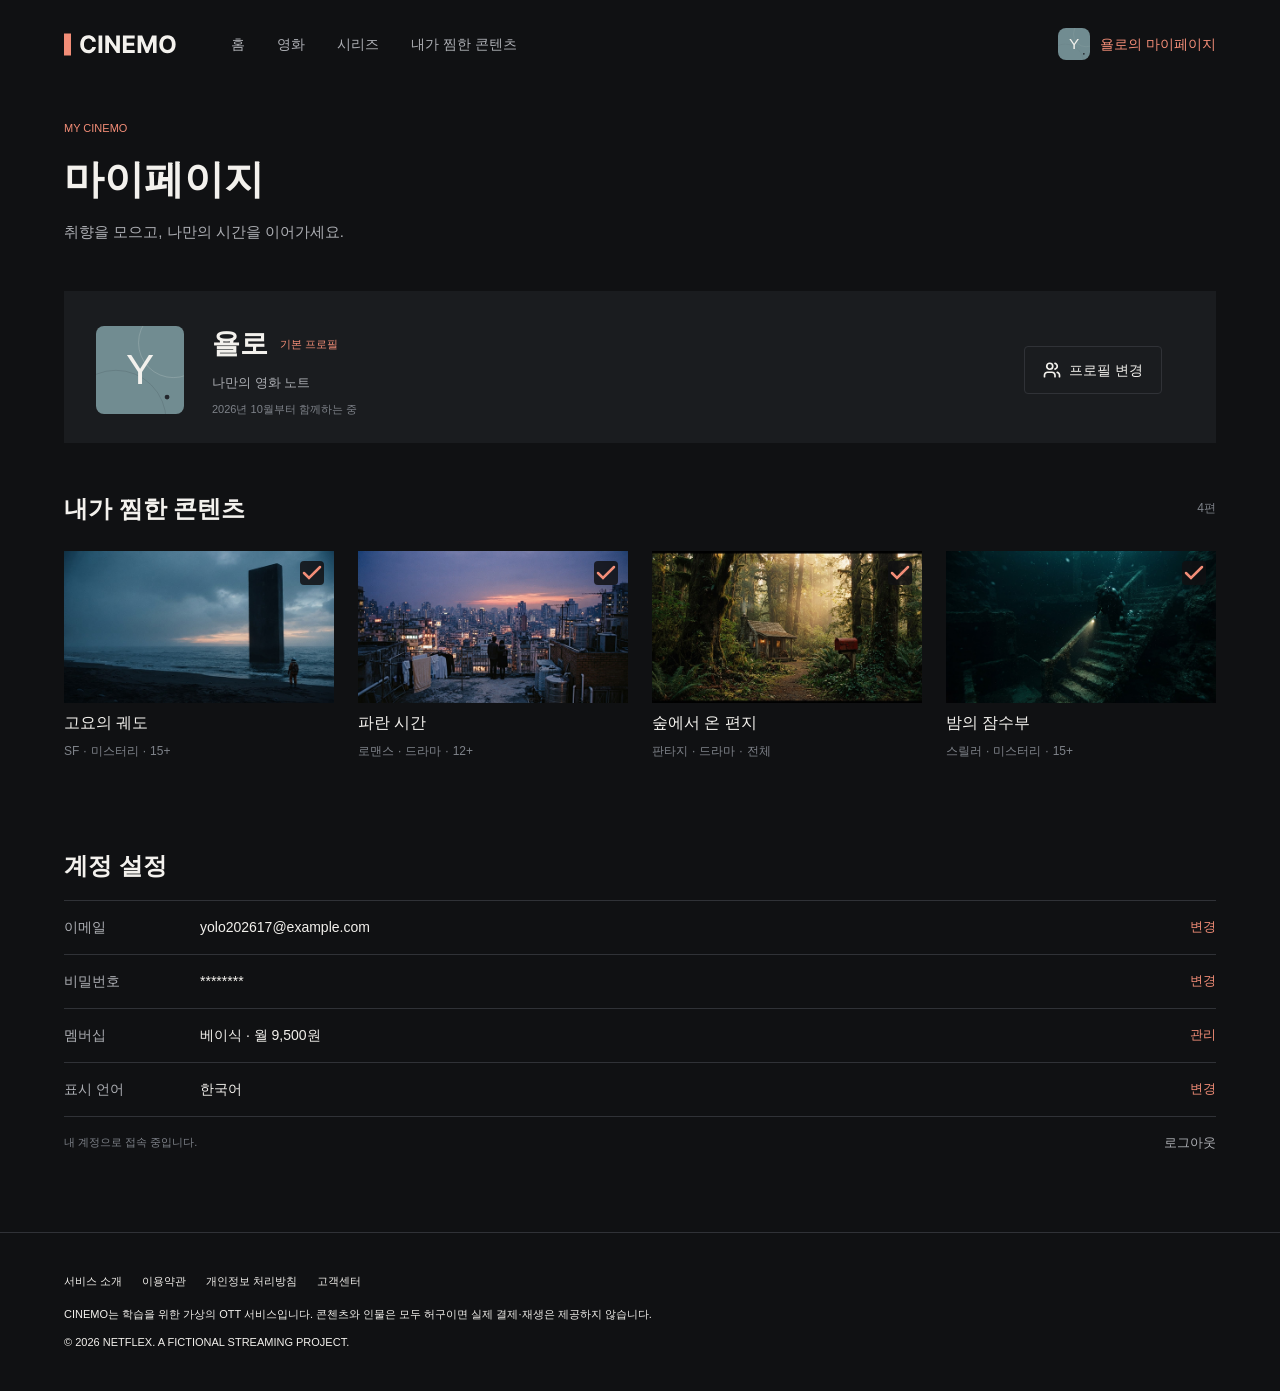
==== mypage.html @ c54b92f2 "미디어 쿼리 수정" ====
<!doctype html>
<html lang="ko">
  <head>
    <meta charset="UTF-8" />
    <meta name="viewport" content="width=device-width, initial-scale=1.0" />
    <link rel="stylesheet" href="styles/reset.css" />
    <link rel="stylesheet" href="styles/mypage.css" />
    <title>My Page</title>
  </head>
  <body>
    <header class="header-container">
      <h1 class="logo">
        <a href="./index.html">
          <svg
            viewBox="0 0 113 29"
            fill="none"
            xmlns="http://www.w3.org/2000/svg"
          >
            <g clip-path="url(#clip0_2_7727)">
              <rect y="3.5" width="7" height="22" fill="#F28D77" />
              <path
                d="M31.9176 11.6562H28.1847C28.1165 11.1733 27.9773 10.7443 27.767 10.3693C27.5568 9.98864 27.2869 9.66477 26.9574 9.39773C26.6278 9.13068 26.2472 8.92614 25.8153 8.78409C25.3892 8.64205 24.9261 8.57102 24.4261 8.57102C23.5227 8.57102 22.7358 8.79545 22.0653 9.24432C21.3949 9.6875 20.875 10.3352 20.5057 11.1875C20.1364 12.0341 19.9517 13.0625 19.9517 14.2727C19.9517 15.517 20.1364 16.5625 20.5057 17.4091C20.8807 18.2557 21.4034 18.8949 22.0739 19.3267C22.7443 19.7585 23.5199 19.9744 24.4006 19.9744C24.8949 19.9744 25.3523 19.9091 25.7727 19.7784C26.1989 19.6477 26.5767 19.4574 26.9062 19.2074C27.2358 18.9517 27.5085 18.642 27.7244 18.2784C27.946 17.9148 28.0994 17.5 28.1847 17.0341L31.9176 17.0511C31.821 17.8523 31.5795 18.625 31.1932 19.3693C30.8125 20.108 30.2983 20.7699 29.6506 21.3551C29.0085 21.9347 28.2415 22.3949 27.3494 22.7358C26.4631 23.071 25.4602 23.2386 24.3409 23.2386C22.7841 23.2386 21.392 22.8864 20.1648 22.1818C18.9432 21.4773 17.9773 20.4574 17.267 19.1222C16.5625 17.7869 16.2102 16.1705 16.2102 14.2727C16.2102 12.3693 16.5682 10.75 17.2841 9.41477C18 8.07955 18.9716 7.0625 20.1989 6.36364C21.4261 5.65909 22.8068 5.30682 24.3409 5.30682C25.3523 5.30682 26.2898 5.44886 27.1534 5.73295C28.0227 6.01705 28.7926 6.43182 29.4631 6.97727C30.1335 7.51704 30.679 8.17898 31.0994 8.96307C31.5256 9.74716 31.7983 10.6449 31.9176 11.6562ZM38.2543 5.54545V23H34.5639V5.54545H38.2543ZM55.8899 5.54545V23H52.7024L45.1087 12.0142H44.9808V23H41.2905V5.54545H44.5291L52.0632 16.5227H52.2166V5.54545H55.8899ZM58.9389 23V5.54545H70.7003V8.58807H62.6293V12.7472H70.0952V15.7898H62.6293V19.9574H70.7344V23H58.9389ZM73.6342 5.54545H78.1854L82.9922 17.2727H83.1967L88.0035 5.54545H92.5547V23H88.9751V11.6392H88.8303L84.3132 22.9148H81.8757L77.3587 11.5966H77.2138V23H73.6342V5.54545ZM111.635 14.2727C111.635 16.1761 111.274 17.7955 110.553 19.1307C109.837 20.4659 108.859 21.4858 107.621 22.1903C106.388 22.8892 105.001 23.2386 103.462 23.2386C101.911 23.2386 100.518 22.8864 99.2855 22.1818C98.0526 21.4773 97.0781 20.4574 96.3622 19.1222C95.6463 17.7869 95.2884 16.1705 95.2884 14.2727C95.2884 12.3693 95.6463 10.75 96.3622 9.41477C97.0781 8.07955 98.0526 7.0625 99.2855 6.36364C100.518 5.65909 101.911 5.30682 103.462 5.30682C105.001 5.30682 106.388 5.65909 107.621 6.36364C108.859 7.0625 109.837 8.07955 110.553 9.41477C111.274 10.75 111.635 12.3693 111.635 14.2727ZM107.893 14.2727C107.893 13.0398 107.709 12 107.339 11.1534C106.976 10.3068 106.462 9.66477 105.797 9.22727C105.132 8.78977 104.354 8.57102 103.462 8.57102C102.57 8.57102 101.791 8.78977 101.126 9.22727C100.462 9.66477 99.9446 10.3068 99.5753 11.1534C99.2116 12 99.0298 13.0398 99.0298 14.2727C99.0298 15.5057 99.2116 16.5455 99.5753 17.392C99.9446 18.2386 100.462 18.8807 101.126 19.3182C101.791 19.7557 102.57 19.9744 103.462 19.9744C104.354 19.9744 105.132 19.7557 105.797 19.3182C106.462 18.8807 106.976 18.2386 107.339 17.392C107.709 16.5455 107.893 15.5057 107.893 14.2727Z"
                fill="#F3F1ED"
              />
            </g>
            <defs>
              <clipPath id="clip0_2_7727">
                <rect width="113" height="29" fill="white" />
              </clipPath>
            </defs>
          </svg>
        </a>
      </h1>
      <nav class="header-menu">
        <ul>
          <li><a href="./index.html">홈</a></li>
          <li><a href="#movies">영화</a></li>
          <li><a href="#series">시리즈</a></li>
          <li><a href="#like">내가 찜한 콘텐츠</a></li>
        </ul>
      </nav>
      <a href="./mypage.html" class="header-profile">
        <div class="profile-circle">
          <svg
            width="152"
            height="152"
            viewBox="0 0 152 152"
            fill="none"
            xmlns="http://www.w3.org/2000/svg"
          >
            <g clip-path="url(#clip0_2_7958)">
              <rect width="152" height="152" rx="8" fill="#718C91" />
              <circle
                cx="133.76"
                cy="28.8801"
                r="60.3"
                stroke="#F3F1ED"
                stroke-opacity="0.313726"
              />
              <circle
                cx="34.2"
                cy="163.4"
                r="86.9"
                stroke="#101113"
                stroke-opacity="0.188235"
              />
              <circle cx="122.74" cy="122.74" r="4.18" fill="#24272D" />
            </g>
            <defs>
              <clipPath id="clip0_2_7958">
                <rect width="152" height="152" rx="8" fill="white" />
              </clipPath>
            </defs>
          </svg>
          <p class="avatar-y">Y</p>
        </div>
        <p>욜로의 마이페이지</p>
      </a>
    </header>
    <section class="mypage-main">
      <div class="mypage">
        <p class="mypage-title">MY CINEMO</p>
        <h2>마이페이지</h2>
        <p class="mypage-description">
          취향을 모으고, 나만의 시간을 이어가세요.
        </p>
      </div>
      <div class="profile-box">
        <div class="profile-circle-second">
          <svg
            width="152"
            height="152"
            viewBox="0 0 152 152"
            fill="none"
            xmlns="http://www.w3.org/2000/svg"
          >
            <g clip-path="url(#clip0_2_7958)">
              <rect width="152" height="152" rx="8" fill="#718C91" />
              <circle
                cx="133.76"
                cy="28.8801"
                r="60.3"
                stroke="#F3F1ED"
                stroke-opacity="0.313726"
              />
              <circle
                cx="34.2"
                cy="163.4"
                r="86.9"
                stroke="#101113"
                stroke-opacity="0.188235"
              />
              <circle cx="122.74" cy="122.74" r="4.18" fill="#24272D" />
            </g>
            <defs>
              <clipPath id="clip0_2_7958">
                <rect width="152" height="152" rx="8" fill="white" />
              </clipPath>
            </defs>
          </svg>

          <p class="profile-avatar-y">Y</p>
        </div>
        <article class="profile-text">
          <section class="profile-name">
            <h2>욜로</h2>
            <p>기본 프로필</p>
          </section>
          <p class="profile-movie-note">나만의 영화 노트</p>
          <p class="profile-status">
            <span class="status-pc">2026년 10월부터 함께하는 중</span>
            <span class="status-mobile">2026. 10 가입</span>
          </p>
        </article>
        <a href="./profile.html" class="profile-change">
          <svg
            width="18"
            height="18"
            viewBox="0 0 18 18"
            fill="none"
            xmlns="http://www.w3.org/2000/svg"
          >
            <path
              d="M12.0002 15.75V14.25C12.0002 13.4544 11.6841 12.6913 11.1215 12.1287C10.5588 11.5661 9.7957 11.25 8.99999 11.25H4.49963C3.70392 11.25 2.94079 11.5661 2.37814 12.1287C1.81549 12.6913 1.49939 13.4544 1.49939 14.25V15.75M12.0002 2.34595C12.6436 2.51272 13.2134 2.8884 13.6201 3.41399C14.0269 3.93959 14.2476 4.58536 14.2476 5.24995C14.2476 5.91453 14.0269 6.5603 13.6201 7.0859C13.2134 7.6115 12.6436 7.98717 12.0002 8.15395M16.5006 15.7499V14.2499C16.5001 13.5852 16.2788 12.9395 15.8716 12.4141C15.4643 11.8888 14.8941 11.5136 14.2504 11.3474M9.75005 5.25C9.75005 6.90685 8.4068 8.25 6.74981 8.25C5.09282 8.25 3.74957 6.90685 3.74957 5.25C3.74957 3.59315 5.09282 2.25 6.74981 2.25C8.4068 2.25 9.75005 3.59315 9.75005 5.25Z"
              stroke-width="1.7"
              stroke-linecap="round"
              stroke="#F3F1ED"
            />
          </svg>

          <p>프로필 변경</p>
        </a>
      </div>
      <div class="like-content">
        <section class="like-content-title">
          <h2>내가 찜한 콘텐츠</h2>
          <p>4편</p>
        </section>
        <ul class="like-content-movie">
          <li class="quiet-orbit">
            <div class="checkmark-background">
              <img
                src="./assets/images/Image quiet-orbit.png"
                class="image-quiet-orbit"
                alt="고요의 궤도"
              />
              <svg
                class="checkmark"
                width="16"
                height="16"
                viewBox="0 0 16 16"
                fill="none"
                xmlns="http://www.w3.org/2000/svg"
              >
                <path
                  d="M13.3328 4L6.00021 11.3328L2.66721 7.99971"
                  stroke-width="1.7"
                  stroke-linecap="round"
                  stroke="#F28D77"
                />
              </svg>
            </div>
            <h3>고요의 궤도</h3>
            <div class="quiet-orbit-discription">
              <p class="discription-point">SF</p>
              <p class="discription-point">미스터리</p>
              <p>15+</p>
            </div>
          </li>
          <li class="blue-hour">
            <div class="checkmark-background">
              <img
                src="./assets/images/Image blue-hour.png"
                class="image-blue-hour"
                alt="파란 시간"
              />
              <svg
                class="checkmark"
                width="16"
                height="16"
                viewBox="0 0 16 16"
                fill="none"
                xmlns="http://www.w3.org/2000/svg"
              >
                <path
                  d="M13.3328 4L6.00021 11.3328L2.66721 7.99971"
                  stroke-width="1.7"
                  stroke-linecap="round"
                  stroke="#F28D77"
                />
              </svg>
            </div>
            <h3>파란 시간</h3>
            <div class="blue-hour-discription">
              <p class="discription-point">로맨스</p>
              <p class="discription-point">드라마</p>
              <p>12+</p>
            </div>
          </li>
          <li class="forest-letter">
            <div class="checkmark-background">
              <img
                src="./assets/images/Image forest-letter.png"
                class="image-forest-letter"
                alt="숲에서 온 편지"
              />
              <svg
                class="checkmark"
                width="16"
                height="16"
                viewBox="0 0 16 16"
                fill="none"
                xmlns="http://www.w3.org/2000/svg"
              >
                <path
                  d="M13.3328 4L6.00021 11.3328L2.66721 7.99971"
                  stroke-width="1.7"
                  stroke-linecap="round"
                  stroke="#F28D77"
                />
              </svg>
            </div>
            <h3>숲에서 온 편지</h3>
            <div class="forest-letter-discription">
              <p class="discription-point">판타지</p>
              <p class="discription-point">드라마</p>
              <p>전체</p>
            </div>
          </li>
          <li class="night-diver">
            <div class="checkmark-background">
              <img
                src="./assets/images/Image night-diver.png"
                class="image-night-diver"
                alt="밤의 잠수부"
              />
              <svg
                class="checkmark"
                width="16"
                height="16"
                viewBox="0 0 16 16"
                fill="none"
                xmlns="http://www.w3.org/2000/svg"
              >
                <path
                  d="M13.3328 4L6.00021 11.3328L2.66721 7.99971"
                  stroke-width="1.7"
                  stroke-linecap="round"
                  stroke="#F28D77"
                />
              </svg>
            </div>
            <h3>밤의 잠수부</h3>
            <div class="night-diver-discription">
              <p class="discription-point">스릴러</p>
              <p class="discription-point">미스터리</p>
              <p>15+</p>
            </div>
          </li>
        </ul>
      </div>
    </section>
    <!--계정설정-->
    <section class="account-settings">
      <h2 class="section-heading">계정 설정</h2>
      <div class="account-setting-row">
        <ul>
          <li>
            <div class="email">
              <span class="setting-label">이메일</span>
              <span class="setting-value">yolo202617@example.com</span>
              <button class="setting-action"><a href="#변경">변경</a></button>
            </div>
          </li>
          <li>
            <div class="password">
              <span class="setting-label">비밀번호</span>
              <span class="setting-value">********</span>
              <button class="setting-action"><a href="#변경">변경</a></button>
            </div>
          </li>
          <li>
            <div class="membership">
              <span class="setting-label">멤버십</span>
              <span class="setting-value">베이식 · 월 9,500원</span>
              <button class="setting-action"><a href="관리">관리</a></button>
            </div>
          </li>
          <li>
            <div class="lang">
              <span class="setting-label">표시 언어</span>
              <span class="setting-value">한국어</span>
              <button class="setting-action"><a href="#변경">변경</a></button>
            </div>
          </li>
          <li>
            <div class="setting-status">
              <span>내 계정으로 접속 중입니다.</span>
              <button class="setting-status-action">
                <a href="로그아웃">로그아웃</a>
              </button>
            </div>
          </li>
        </ul>
      </div>
    </section>
    <footer>
      <ul class="footer-list">
        <li><a href="#서비스 소개">서비스 소개</a></li>
        <li><a href="#이용약관">이용약관</a></li>
        <li><a href="#개인정보 처리방침">개인정보 처리방침</a></li>
        <li><a href="#고객센터">고객센터</a></li>
      </ul>
      <p>
        CINEMO는 학습을 위한 가상의 OTT 서비스입니다. 콘첸츠와 인물은 모두
        허구이면 실제 결제·재생은 제공하지 않습니다.
      </p>
      <span>&copy; 2026 NETFLEX. A FICTIONAL STREAMING PROJECT.</span>
    </footer>
  </body>
</html>
---- styles/mypage.css ----
body {
  background-color: #101113;
  color: #f3f1ed;
  width: 100%;
  max-width: 1440px;
  min-width: 320px;
  margin: 0 auto;
  font-family: "Noto Sans KR", sans-serif;
  box-sizing: border-box;
}

/* 헤더 */

.header-container {
  position: fixed;
  display: flex;
  justify-content: space-between;
  top: 0;
  left: 50%;
  z-index: 10;
  transform: translateX(-50%);
  align-items: center;
  width: 100%;
  max-width: 1440px;
  height: 88px;
  padding: 0 64px;

  font-size: clamp(13px, 0.97vw, 14px);
  box-sizing: border-box;
  background-color: #101113;
}

.header-menu li:hover {
  color: #f3f1ed;
}

.logo {
  align-items: center;
  flex-shrink: 0;
}

.logo svg {
  height: 29px;
  width: auto;
}

.header-menu {
  display: flex;
  align-items: center;
  justify-content: flex-start;
  flex: 1;
  min-width: 0;
  width: auto;
  height: 17px;
  margin: 0 54px;
}

.header-menu ul {
  display: flex;
  gap: 32px;
  font-size: 14px;
  color: #acaeb3;
}

.header-menu li {
  transition: color 200ms ease-in-out;
}

.header-profile {
  display: flex;
  justify-content: flex-end;
  align-items: center;
  flex: 0 0 auto;
  width: auto;
  min-width: max-content;
  height: 32px;
  font-size: 14px;
  color: #f28d77;
  white-space: nowrap;
  gap: 10px;
}

.header-profile svg {
  width: 32px;
  height: 32px;
  border-radius: 8px;
}

.header-profile p:hover {
  text-decoration: underline;
}

.profile-circle {
  position: relative;
  width: 32px;
  height: 32px;
}

.avatar-y {
  font-family: "Inter", sans-serif;
  position: absolute;
  justify-self: flex-start;
  font-size: 15.36px;
  color: #f3f1ed;
  text-align: center;
  line-height: 32px;
  top: 0;
  left: 0;
  margin-left: 10.5px;
  width: 11px;
  height: 19px;
}

.mypage-main {
  display: grid;
  width: 100%;
  max-width: 1440px;
  margin: 0 auto;
  padding: 120px 64px 64px;
  row-gap: 48px;
}

.mypage {
  display: flex;
  flex-direction: column;
  align-items: flex-start;
  width: 100%;
  height: auto;
  gap: 12px;
}

.mypage h2 {
  font-size: 40px;
  font-weight: bold;
}

.mypage-title {
  color: #f28d77;
  font-size: 11px;
}

.mypage-description {
  font-size: 15px;
  color: #acaeb3;
}

.profile-box {
  display: grid;
  align-items: center;
  background-color: #1a1c1f;
  width: 100%;
  height: 152px;
  padding: 32px;
  grid-template-columns: 88px minmax(0, 1fr) auto;
  column-gap: 28px;
}

.profile-text {
  display: flex;
  flex-direction: column;
  gap: 8px;
}

.profile-circle-second {
  position: relative;
}

.profile-circle-second svg {
  display: block;
  width: 88px;
  height: 88px;
  border-radius: 8px;
}

.profile-avatar-y {
  position: absolute;
  top: 0;
  width: 29px;
  height: 51px;
  margin-left: 29.5px;
  color: #f3f1ed;
  font-size: 42.24px;
  text-align: center;
  line-height: 88px;
  font-family: "Inter", sans-serif;
}

.profile-name {
  display: flex;
  align-items: center;
}

.profile-name h2 {
  font-size: 28px;
  font-weight: bold;
  margin-right: 12px;
}

.profile-name p {
  font-size: 11px;
  color: #f28d77;
}

.profile-movie-note {
  font-size: 13px;
  color: #acaeb3;
}

.profile-status {
  font-size: 11px;
  color: #7e8289;
}

.status-mobile {
  display: none;
}

.profile-change {
  display: flex;
  justify-content: center;
  align-items: center;
  justify-self: flex-end;
  width: 138px;
  height: 48px;
  border: 1px solid #303237;
  border-radius: 4px;
  margin-left: 22px;
  margin-right: 22px;
  transition: background-color 200ms ease-in-out;
}

.profile-change:hover {
  background-color: #303237;
}

.profile-change p {
  font-size: 14px;
  color: #f3f1ed;
}

.profile-change svg {
  width: 18px;
  height: 18px;
  margin-right: 8px;
}

.like-content-title {
  display: flex;
  justify-content: space-between;
  margin-bottom: 24px;
}

.like-content h2 {
  font-size: 24px;
  font-weight: bold;
}

.like-content p {
  padding: 7.5px 0;
  font-size: 12px;
  color: #7e8289;
}

.like-content-movie {
  display: grid;
  grid-template-columns: repeat(4, minmax(0, 1fr));
  column-gap: 24px;
  row-gap: 32px;
  width: 100%;
}

.checkmark-background {
  position: relative;
  display: flex;
  overflow: hidden;
}

.checkmark {
  position: absolute;
  background-color: rgba(16, 17, 19, 0.851);
  width: 24px;
  height: 24px;
  border-radius: 4px;
  margin-left: auto;
  align-self: flex-start;
  right: 0;
  margin-top: 10px;
  margin-right: 10px;
}

.discription-point::after {
  content: "·";
  width: 2px;
  height: 2px;
  border-radius: 50%;
  margin: 4px;
}

.like-content-movie h3 {
  font-size: 16px;
  font-weight: 500;
  margin-top: 8px;
  transition: color 200ms ease-in-out;
}

.night-diver-discription,
.forest-letter-discription,
.blue-hour-discription,
.quiet-orbit-discription {
  display: flex;
  flex-direction: row;
  color: #acaeb3;
  font-size: 11px;
}

.image-quiet-orbit,
.image-blue-hour,
.image-forest-letter,
.image-night-diver {
  transition: transform 0.3s ease;
}

.like-content-movie li:hover .image-quiet-orbit,
.like-content-movie li:hover .image-blue-hour,
.like-content-movie li:hover .image-forest-letter,
.like-content-movie li:hover .image-night-diver {
  transform: scale(1.05);
}

.like-content-movie li:hover h3 {
  color: #f28d77;
}

::-webkit-scrollbar {
  display: none;
}

@media screen and (max-width: 768px) {
  .header-container {
    display: grid;
    grid-template-columns: 1fr auto;
    grid-template-rows: 72px 48px;
    height: 120px;
    padding: 0 24px;
    gap: 0;
    align-items: center;
    border-bottom: #303237 1px solid;
  }

  .logo {
    grid-column: 1;
    grid-row: 1;
  }

  .logo svg {
    height: 23px;
    width: auto;
  }

  .header-profile {
    grid-column: 2;
    grid-row: 1;
    height: 48px;
  }

  .header-profile > p {
    display: none;
  }

  .header-profile .profile-circle svg {
    width: 32px;
    height: 32px;
  }

  .header-profile .avatar-y {
    width: 11px;
    height: 19px;
    line-height: 32px;
    margin-left: 10.5px;
  }

  .header-menu {
    grid-column: 1 / -1;
    grid-row: 2;
    width: 100%;
    height: 48px;
    margin: 0;
  }

  .header-menu ul {
    display: flex;
    align-items: center;
    gap: 24px;
    font-size: 13px;
    white-space: nowrap;
  }

  .mypage-main {
    padding: 0 24px;
    padding-top: 156px;
    padding-bottom: 36px;
    row-gap: 36px;
  }

  .mypage h2 {
    font-size: 30px;
  }

  .mypage-description {
    font-size: 13px;
  }

  .profile-box {
    position: relative;
    display: grid;
    grid-template-columns: 64px minmax(0, 1fr);
    grid-template-rows: auto;
    column-gap: 24px;
    align-items: start;
    width: 100%;
    height: 176px;
    padding: 24px;
    box-sizing: border-box;
  }

  .profile-circle-second {
    width: 64px;
    height: 64px;
    flex-shrink: 0;
  }

  .profile-circle-second svg {
    width: 64px;
    height: 64px;
  }

  .profile-avatar-y {
    width: 64px;
    height: 64px;
    line-height: 64px;
    font-size: 30px;
    margin-left: 0;
    text-align: center;
  }

  .profile-text {
    min-width: 0;
    gap: 8px;
  }

  .profile-name {
    display: flex;
    align-items: center;
    flex-wrap: nowrap;
    white-space: nowrap;
    gap: 12px;
  }

  .profile-name h2 {
    font-size: 22px;
    margin-right: 0;
    flex-shrink: 0;
  }

  .profile-name p,
  .profile-movie-note {
    white-space: nowrap;
  }

  .status-pc {
    display: none;
  }

  .status-mobile {
    display: inline-block;
    position: absolute;
    left: 24px;
    top: 124px;
    bottom: auto;
    white-space: nowrap;
  }

  .profile-change {
    display: flex;
    position: absolute;
    right: 24px;
    bottom: 24px;
    width: 95px;
    height: 40px;
    margin: 0;
    box-sizing: border-box;
  }

  .profile-change svg {
    display: none;
  }

  .like-content h2 {
    font-size: 20px;
  }

  .like-content-movie {
    grid-template-columns: repeat(2, minmax(0, 1fr));
    column-gap: 16px;
    row-gap: 24px;
    width: 100%;
  }

  .like-content-movie li {
    min-width: 0;
  }

  .like-content-movie h3 {
    font-size: 14px;
  }

  .like-content-movie .checkmark-background,
  .like-content-movie img {
    width: 100%;
  }

  .like-content-movie img {
    display: block;
    height: auto;
    object-fit: cover;
  }
}
/* 모바일 미디어 쿼리 */

/* 계정설정 */
.account-settings {
  display: flex;
  flex-direction: column;
  justify-content: flex-start;
  align-items: stretch;
  width: 100%;
  max-width: 1440px;
  padding: 0 64px 64px;
  margin: 0 auto;
}
.account-settings .section-heading {
  display: flex;
  flex-direction: row;
  justify-content: flex-start;
  align-items: center;
  font-size: 24px;
  font-weight: bold;
}
.account-setting-row {
  display: flex;
  flex-direction: column;
  justify-content: flex-start;
  align-items: stretch;
}
.account-setting-row ul {
  display: flex;
  flex-direction: column;
  justify-content: flex-start;
  align-items: stretch;
  list-style: none;
  padding: 0;
  margin: 0;
}
.account-setting-row li {
  display: flex;
  flex-direction: column;
  justify-content: center;
  align-items: stretch;
}
.section-heading,
.email,
.password,
.membership,
.lang,
.setting-status {
  display: flex;
  flex-direction: row;
  justify-content: space-between;
  align-items: center;
  padding: 16px 0;
  gap: 16px;
}
.email,
.password,
.membership,
.lang,
.setting-status {
  border-top: 1px solid #303237;
}
.setting-label {
  order: 1;
  align-self: center;
  flex: 0 0 120px;
  color: #acaeb3;
  font-size: 14px;
}
.setting-value {
  order: 2;
  align-self: center;
  flex: 1;
  font-size: 14px;
}
.setting-action {
  order: 3;
  align-self: center;
  background-color: transparent;
  border: none;
  font-size: 13px;
  cursor: pointer;
  color: #f28d77;
}
.setting-status {
  font-size: 11px;
  color: #7e8289;
}
.setting-status-action {
  font-size: 13px;
  olor: #acaeb3;
}
.account-setting-row li:last-child div {
  display: flex;
  flex-direction: row;
  justify-content: space-between;
  align-items: center;
  padding: 16px 0;
}
.account-setting-row li:last-child button {
  align-self: center;
  order: 2;
  background-color: transparent;
  border: none;
  cursor: pointer;
}
.setting-staus {
  color: #7e8289;
}

.setting-status-action {
  color: #acaeb3;
}

footer {
  display: flex;
  flex-direction: column;
  justify-content: flex-start;
  align-items: stretch;

  width: 100%;
  max-width: 1440px;
  margin: 0 auto;
  padding: 40px 64px;

  box-sizing: border-box;
  border-top: 1px solid #303237;
  font-size: 11px;
}
footer ul {
  display: flex;
  flex-flow: row wrap;
  justify-content: flex-start;
  align-items: center;
  align-content: flex-start;
  gap: 20px;
  list-style: none;
  padding: 0;
  margin: 0 0 16px;
}
footer li {
  display: flex;
  flex-direction: row;
  align-items: center;
}
footer p {
  display: flex;
  align-self: flex-start;
  margin: 0 0 12px;
  line-height: 1.5;
}

.footer-list a:hover,
.setting-action a:hover,
.setting-status-action a:hover {
  text-decoration: underline;
}
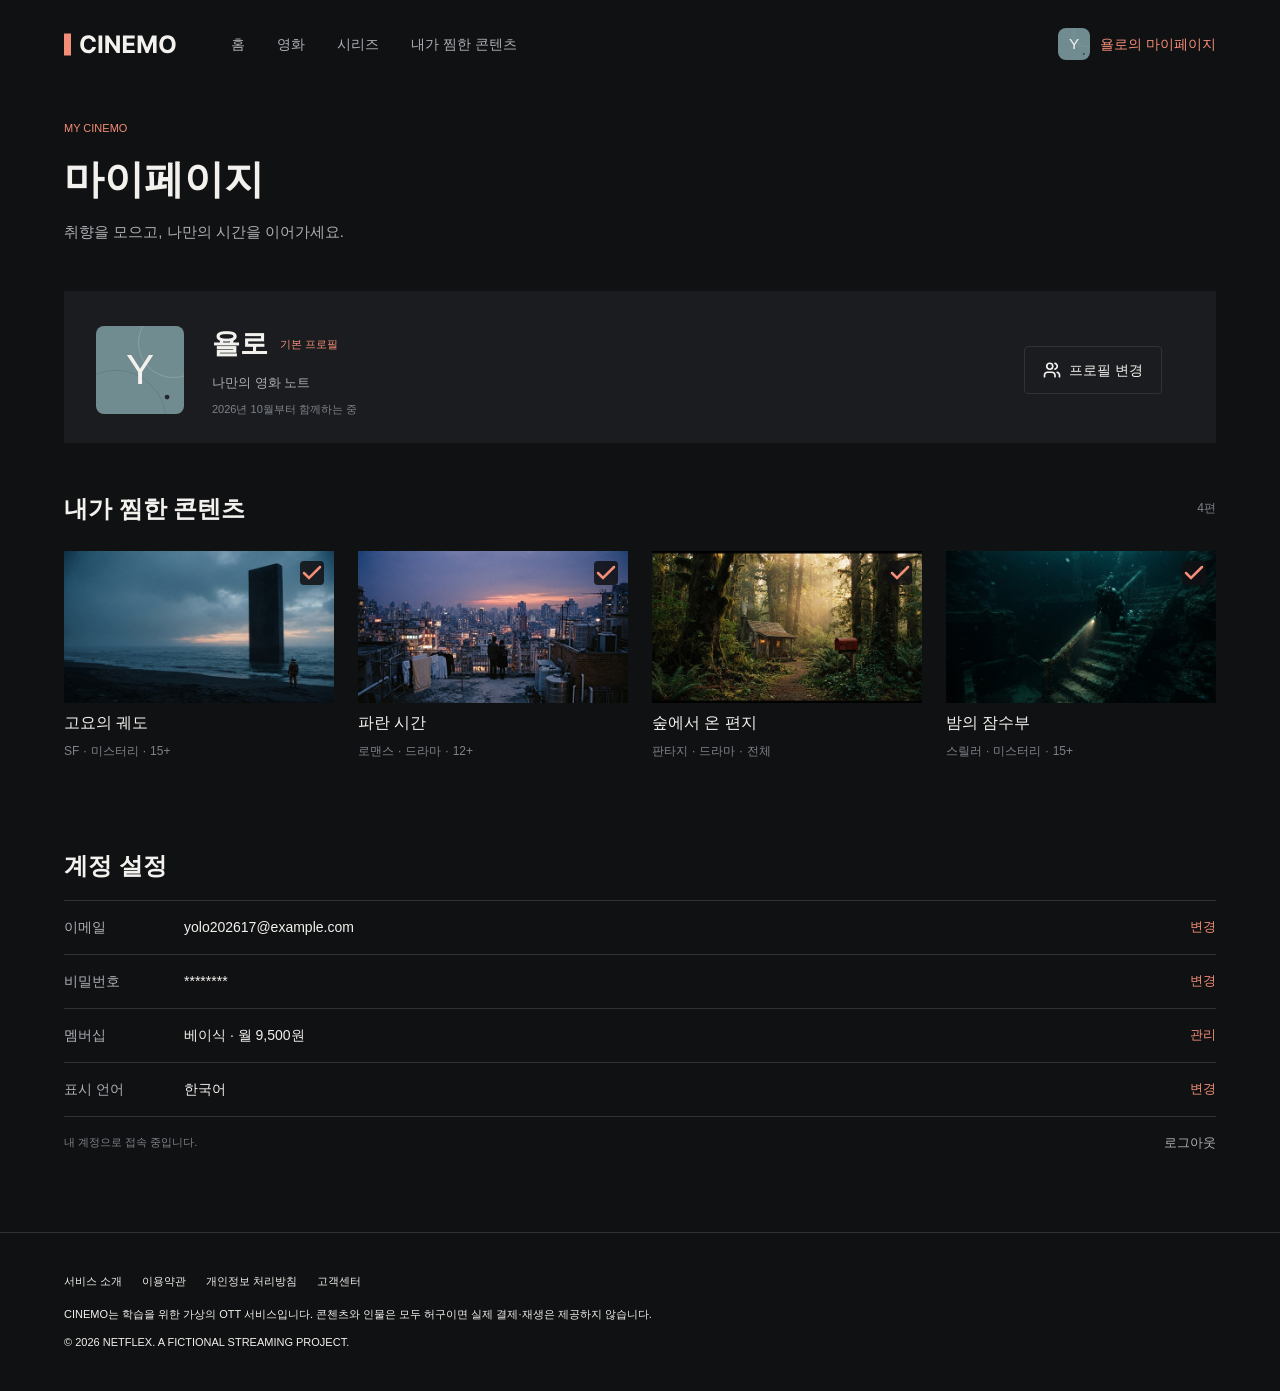
==== commit fc1db860: "마이페이지 계정설정 3" ====
--- a/mypage.html
+++ b/mypage.html
@@ -287,29 +287,37 @@
         <ul>
           <li>
             <div class="email">
-              <span class="setting-label">이메일</span>
-              <span class="setting-value">yolo202617@example.com</span>
+              <div class="setting-details">
+                <span class="setting-label">이메일</span>
+                <span class="setting-value">yolo202617@example.com</span>
+              </div>
               <button class="setting-action"><a href="#변경">변경</a></button>
             </div>
           </li>
           <li>
             <div class="password">
-              <span class="setting-label">비밀번호</span>
-              <span class="setting-value">********</span>
+              <div class="setting-details">
+                <span class="setting-label">비밀번호</span>
+                <span class="setting-value">********</span>
+              </div>
               <button class="setting-action"><a href="#변경">변경</a></button>
             </div>
           </li>
           <li>
             <div class="membership">
-              <span class="setting-label">멤버십</span>
-              <span class="setting-value">베이식 · 월 9,500원</span>
-              <button class="setting-action"><a href="관리">관리</a></button>
+              <div class="setting-details">
+                <span class="setting-label">멤버십</span>
+                <span class="setting-value">베이식 · 월 9,500원</span>
+              </div>
+              <button class="setting-action"><a href="#관리">관리</a></button>
             </div>
           </li>
           <li>
             <div class="lang">
-              <span class="setting-label">표시 언어</span>
-              <span class="setting-value">한국어</span>
+              <div class="setting-details">
+                <span class="setting-label">표시 언어</span>
+                <span class="setting-value">한국어</span>
+              </div>
               <button class="setting-action"><a href="#변경">변경</a></button>
             </div>
           </li>
--- a/styles/mypage.css
+++ b/styles/mypage.css
@@ -587,22 +587,25 @@
 .setting-status {
   border-top: 1px solid #303237;
 }
+
+.setting-details {
+  display: flex;
+  flex-direction: row;
+  align-items: center;
+  flex: 1;
+}
+
 .setting-label {
-  order: 1;
-  align-self: center;
   flex: 0 0 120px;
   color: #acaeb3;
   font-size: 14px;
 }
 .setting-value {
-  order: 2;
-  align-self: center;
   flex: 1;
   font-size: 14px;
 }
 .setting-action {
-  order: 3;
-  align-self: center;
+  flex-shrink: 0;
   background-color: transparent;
   border: none;
   font-size: 13px;
@@ -615,7 +618,7 @@
 }
 .setting-status-action {
   font-size: 13px;
-  olor: #acaeb3;
+  color: #acaeb3;
 }
 .account-setting-row li:last-child div {
   display: flex;
@@ -682,3 +685,34 @@
 .setting-status-action a:hover {
   text-decoration: underline;
 }
+
+@media screen and (max-width: 768px) {
+  .account-settings {
+    width: 100%;
+    max-width: 100%;
+    padding: 0 24px 40px;
+    box-sizing: border-box;
+  }
+
+  .setting-details {
+    flex-direction: column;
+    align-items: flex-start;
+    gap: 6px;
+  }
+
+  .setting-label {
+    flex: initial;
+  }
+
+  .setting-value {
+    flex: initial;
+    overflow-wrap: anywhere;
+  }
+
+  .email,
+  .password,
+  .membership,
+  .lang {
+    gap: 12px;
+  }
+}
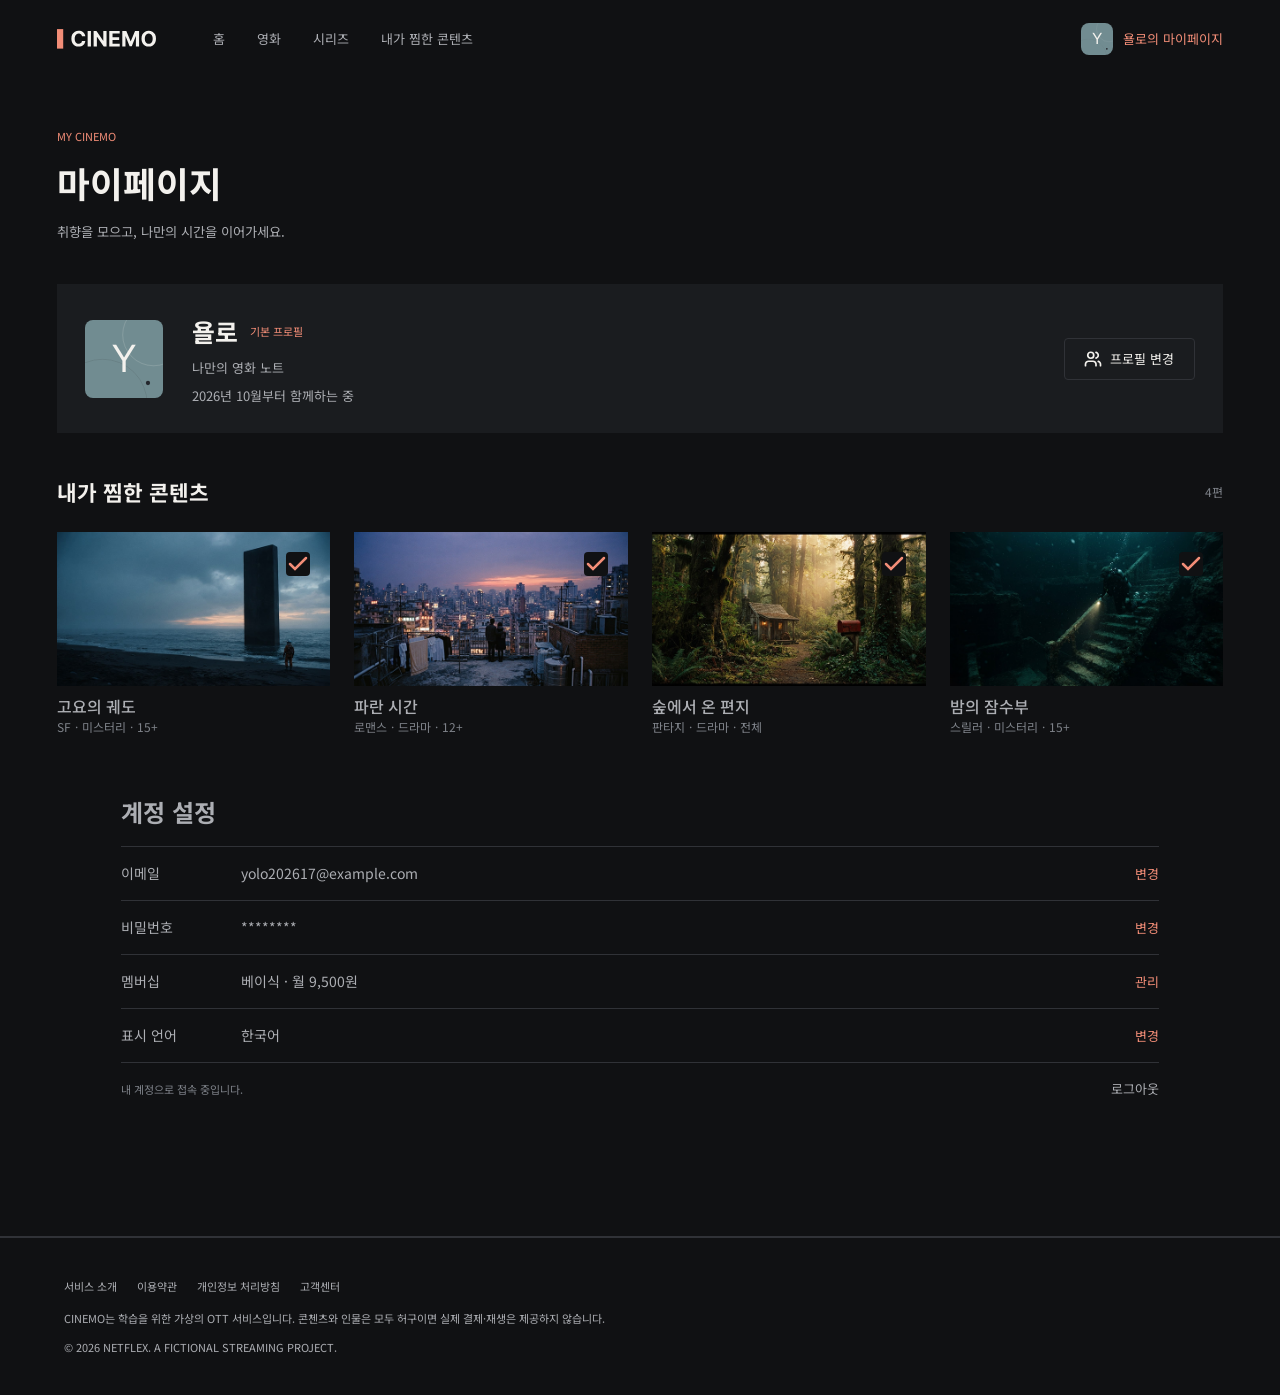
==== commit 81f17066: "프로필 선택 수정 중간저장" ====
--- a/mypage.html
+++ b/mypage.html
@@ -8,9 +8,11 @@
     <title>My Page</title>
   </head>
   <body>
-    <header class="header-container">
-      <h1 class="logo">
-        <a href="./index.html">
+    <!-- 헤더 영역 -->
+    <header class="header">
+      <!-- 홈 링크 -->
+      <h1>
+        <a href="./index.html" class="home-link">
           <svg
             viewBox="0 0 113 29"
             fill="none"
@@ -31,6 +33,8 @@
           </svg>
         </a>
       </h1>
+
+      <!-- 헤더 네비게이션 -->
       <nav class="header-menu">
         <ul>
           <li><a href="./index.html">홈</a></li>
@@ -39,123 +43,73 @@
           <li><a href="#like">내가 찜한 콘텐츠</a></li>
         </ul>
       </nav>
+
+      <!-- 마이페이지 링크 -->
       <a href="./mypage.html" class="header-profile">
-        <div class="profile-circle">
-          <svg
-            width="152"
-            height="152"
-            viewBox="0 0 152 152"
-            fill="none"
-            xmlns="http://www.w3.org/2000/svg"
-          >
-            <g clip-path="url(#clip0_2_7958)">
-              <rect width="152" height="152" rx="8" fill="#718C91" />
-              <circle
-                cx="133.76"
-                cy="28.8801"
-                r="60.3"
-                stroke="#F3F1ED"
-                stroke-opacity="0.313726"
-              />
-              <circle
-                cx="34.2"
-                cy="163.4"
-                r="86.9"
-                stroke="#101113"
-                stroke-opacity="0.188235"
-              />
-              <circle cx="122.74" cy="122.74" r="4.18" fill="#24272D" />
-            </g>
-            <defs>
-              <clipPath id="clip0_2_7958">
-                <rect width="152" height="152" rx="8" fill="white" />
-              </clipPath>
-            </defs>
-          </svg>
-          <p class="avatar-y">Y</p>
-        </div>
+        <p class="profile-circle">Y</p>
         <p>욜로의 마이페이지</p>
       </a>
     </header>
-    <section class="mypage-main">
-      <div class="mypage">
-        <p class="mypage-title">MY CINEMO</p>
-        <h2>마이페이지</h2>
-        <p class="mypage-description">
-          취향을 모으고, 나만의 시간을 이어가세요.
-        </p>
-      </div>
-      <div class="profile-box">
-        <div class="profile-circle-second">
-          <svg
-            width="152"
-            height="152"
-            viewBox="0 0 152 152"
-            fill="none"
-            xmlns="http://www.w3.org/2000/svg"
-          >
-            <g clip-path="url(#clip0_2_7958)">
-              <rect width="152" height="152" rx="8" fill="#718C91" />
-              <circle
-                cx="133.76"
-                cy="28.8801"
-                r="60.3"
-                stroke="#F3F1ED"
-                stroke-opacity="0.313726"
-              />
-              <circle
-                cx="34.2"
-                cy="163.4"
-                r="86.9"
-                stroke="#101113"
-                stroke-opacity="0.188235"
-              />
-              <circle cx="122.74" cy="122.74" r="4.18" fill="#24272D" />
-            </g>
-            <defs>
-              <clipPath id="clip0_2_7958">
-                <rect width="152" height="152" rx="8" fill="white" />
-              </clipPath>
-            </defs>
-          </svg>
-
-          <p class="profile-avatar-y">Y</p>
+
+    <!-- 메인 영역 -->
+    <main class="main">
+      <!-- 마이페이지 섹션 -->
+      <section>
+        <!-- 마이페이지 타이틀 -->
+        <div class="mypage-title">
+          <p>MY CINEMO</p>
+          <h2>마이페이지</h2>
+          <p>취향을 모으고, 나만의 시간을 이어가세요.</p>
         </div>
-        <article class="profile-text">
-          <section class="profile-name">
-            <h2>욜로</h2>
-            <p>기본 프로필</p>
-          </section>
-          <p class="profile-movie-note">나만의 영화 노트</p>
-          <p class="profile-status">
+
+        <!-- 프로필 박스 -->
+        <article class="profile-box">
+          <!-- 프로필 아이콘 -->
+          <p class="profile-circle-second">Y</p>
+
+          <!-- 프로필 정보 -->
+          <div class="profile-text">
+            <div class="profile-name">
+              <p>욜로</p>
+              <p>기본 프로필</p>
+            </div>
+            <p class="profile-movie-note">나만의 영화 노트</p>
             <span class="status-pc">2026년 10월부터 함께하는 중</span>
+          </div>
+
+          <!-- 프로필 변경 버튼 -->
+          <div class="profile-change-container">
             <span class="status-mobile">2026. 10 가입</span>
-          </p>
+            <a href="./profile.html" class="profile-change">
+              <svg
+                width="18"
+                height="18"
+                viewBox="0 0 18 18"
+                fill="none"
+                xmlns="http://www.w3.org/2000/svg"
+              >
+                <path
+                  d="M12.0002 15.75V14.25C12.0002 13.4544 11.6841 12.6913 11.1215 12.1287C10.5588 11.5661 9.7957 11.25 8.99999 11.25H4.49963C3.70392 11.25 2.94079 11.5661 2.37814 12.1287C1.81549 12.6913 1.49939 13.4544 1.49939 14.25V15.75M12.0002 2.34595C12.6436 2.51272 13.2134 2.8884 13.6201 3.41399C14.0269 3.93959 14.2476 4.58536 14.2476 5.24995C14.2476 5.91453 14.0269 6.5603 13.6201 7.0859C13.2134 7.6115 12.6436 7.98717 12.0002 8.15395M16.5006 15.7499V14.2499C16.5001 13.5852 16.2788 12.9395 15.8716 12.4141C15.4643 11.8888 14.8941 11.5136 14.2504 11.3474M9.75005 5.25C9.75005 6.90685 8.4068 8.25 6.74981 8.25C5.09282 8.25 3.74957 6.90685 3.74957 5.25C3.74957 3.59315 5.09282 2.25 6.74981 2.25C8.4068 2.25 9.75005 3.59315 9.75005 5.25Z"
+                  stroke-width="1.7"
+                  stroke-linecap="round"
+                  stroke="#F3F1ED"
+                />
+              </svg>
+              <p>프로필 변경</p>
+            </a>
+          </div>
         </article>
-        <a href="./profile.html" class="profile-change">
-          <svg
-            width="18"
-            height="18"
-            viewBox="0 0 18 18"
-            fill="none"
-            xmlns="http://www.w3.org/2000/svg"
-          >
-            <path
-              d="M12.0002 15.75V14.25C12.0002 13.4544 11.6841 12.6913 11.1215 12.1287C10.5588 11.5661 9.7957 11.25 8.99999 11.25H4.49963C3.70392 11.25 2.94079 11.5661 2.37814 12.1287C1.81549 12.6913 1.49939 13.4544 1.49939 14.25V15.75M12.0002 2.34595C12.6436 2.51272 13.2134 2.8884 13.6201 3.41399C14.0269 3.93959 14.2476 4.58536 14.2476 5.24995C14.2476 5.91453 14.0269 6.5603 13.6201 7.0859C13.2134 7.6115 12.6436 7.98717 12.0002 8.15395M16.5006 15.7499V14.2499C16.5001 13.5852 16.2788 12.9395 15.8716 12.4141C15.4643 11.8888 14.8941 11.5136 14.2504 11.3474M9.75005 5.25C9.75005 6.90685 8.4068 8.25 6.74981 8.25C5.09282 8.25 3.74957 6.90685 3.74957 5.25C3.74957 3.59315 5.09282 2.25 6.74981 2.25C8.4068 2.25 9.75005 3.59315 9.75005 5.25Z"
-              stroke-width="1.7"
-              stroke-linecap="round"
-              stroke="#F3F1ED"
-            />
-          </svg>
-
-          <p>프로필 변경</p>
-        </a>
-      </div>
-      <div class="like-content">
-        <section class="like-content-title">
+      </section>
+
+      <!-- 내가 찜한 컨텐츠 섹션 -->
+      <section class="like-content">
+        <!-- 내가 찜한 컨텐츠 타이틀 -->
+        <div class="like-content-title">
           <h2>내가 찜한 콘텐츠</h2>
           <p>4편</p>
-        </section>
+        </div>
+
+        <!-- 컨텐츠 목록 -->
         <ul class="like-content-movie">
           <li class="quiet-orbit">
             <div class="checkmark-background">
@@ -163,6 +117,38 @@
                 src="./assets/images/Image quiet-orbit.png"
                 class="image-quiet-orbit"
                 alt="고요의 궤도"
+              />
+              <div>
+                <svg
+                  class="checkmark"
+                  width="16"
+                  height="16"
+                  viewBox="0 0 16 16"
+                  fill="none"
+                  xmlns="http://www.w3.org/2000/svg"
+                >
+                  <path
+                    d="M13.3328 4L6.00021 11.3328L2.66721 7.99971"
+                    stroke-width="1.7"
+                    stroke-linecap="round"
+                    stroke="#F28D77"
+                  />
+                </svg>
+              </div>
+            </div>
+            <h3>고요의 궤도</h3>
+            <div class="quiet-orbit-discription">
+              <p class="discription-point">SF</p>
+              <p class="discription-point">미스터리</p>
+              <p>15+</p>
+            </div>
+          </li>
+          <li class="blue-hour">
+            <div class="checkmark-background">
+              <img
+                src="./assets/images/Image blue-hour.png"
+                class="image-blue-hour"
+                alt="파란 시간"
               />
               <svg
                 class="checkmark"
@@ -180,19 +166,19 @@
                 />
               </svg>
             </div>
-            <h3>고요의 궤도</h3>
-            <div class="quiet-orbit-discription">
-              <p class="discription-point">SF</p>
-              <p class="discription-point">미스터리</p>
-              <p>15+</p>
+            <h3>파란 시간</h3>
+            <div class="blue-hour-discription">
+              <p class="discription-point">로맨스</p>
+              <p class="discription-point">드라마</p>
+              <p>12+</p>
             </div>
           </li>
-          <li class="blue-hour">
+          <li class="forest-letter">
             <div class="checkmark-background">
               <img
-                src="./assets/images/Image blue-hour.png"
-                class="image-blue-hour"
-                alt="파란 시간"
+                src="./assets/images/Image forest-letter.png"
+                class="image-forest-letter"
+                alt="숲에서 온 편지"
               />
               <svg
                 class="checkmark"
@@ -210,19 +196,19 @@
                 />
               </svg>
             </div>
-            <h3>파란 시간</h3>
-            <div class="blue-hour-discription">
-              <p class="discription-point">로맨스</p>
+            <h3>숲에서 온 편지</h3>
+            <div class="forest-letter-discription">
+              <p class="discription-point">판타지</p>
               <p class="discription-point">드라마</p>
-              <p>12+</p>
+              <p>전체</p>
             </div>
           </li>
-          <li class="forest-letter">
+          <li class="night-diver">
             <div class="checkmark-background">
               <img
-                src="./assets/images/Image forest-letter.png"
-                class="image-forest-letter"
-                alt="숲에서 온 편지"
+                src="./assets/images/Image night-diver.png"
+                class="image-night-diver"
+                alt="밤의 잠수부"
               />
               <svg
                 class="checkmark"
@@ -240,36 +226,6 @@
                 />
               </svg>
             </div>
-            <h3>숲에서 온 편지</h3>
-            <div class="forest-letter-discription">
-              <p class="discription-point">판타지</p>
-              <p class="discription-point">드라마</p>
-              <p>전체</p>
-            </div>
-          </li>
-          <li class="night-diver">
-            <div class="checkmark-background">
-              <img
-                src="./assets/images/Image night-diver.png"
-                class="image-night-diver"
-                alt="밤의 잠수부"
-              />
-              <svg
-                class="checkmark"
-                width="16"
-                height="16"
-                viewBox="0 0 16 16"
-                fill="none"
-                xmlns="http://www.w3.org/2000/svg"
-              >
-                <path
-                  d="M13.3328 4L6.00021 11.3328L2.66721 7.99971"
-                  stroke-width="1.7"
-                  stroke-linecap="round"
-                  stroke="#F28D77"
-                />
-              </svg>
-            </div>
             <h3>밤의 잠수부</h3>
             <div class="night-diver-discription">
               <p class="discription-point">스릴러</p>
@@ -278,61 +234,68 @@
             </div>
           </li>
         </ul>
-      </div>
-    </section>
-    <!--계정설정-->
-    <section class="account-settings">
-      <h2 class="section-heading">계정 설정</h2>
-      <div class="account-setting-row">
-        <ul>
-          <li>
-            <div class="email">
-              <div class="setting-details">
-                <span class="setting-label">이메일</span>
-                <span class="setting-value">yolo202617@example.com</span>
-              </div>
-              <button class="setting-action"><a href="#변경">변경</a></button>
-            </div>
-          </li>
-          <li>
-            <div class="password">
-              <div class="setting-details">
-                <span class="setting-label">비밀번호</span>
-                <span class="setting-value">********</span>
-              </div>
-              <button class="setting-action"><a href="#변경">변경</a></button>
-            </div>
-          </li>
-          <li>
-            <div class="membership">
-              <div class="setting-details">
-                <span class="setting-label">멤버십</span>
-                <span class="setting-value">베이식 · 월 9,500원</span>
-              </div>
-              <button class="setting-action"><a href="#관리">관리</a></button>
-            </div>
-          </li>
-          <li>
-            <div class="lang">
-              <div class="setting-details">
-                <span class="setting-label">표시 언어</span>
-                <span class="setting-value">한국어</span>
-              </div>
-              <button class="setting-action"><a href="#변경">변경</a></button>
-            </div>
-          </li>
-          <li>
-            <div class="setting-status">
-              <span>내 계정으로 접속 중입니다.</span>
-              <button class="setting-status-action">
-                <a href="로그아웃">로그아웃</a>
-              </button>
-            </div>
-          </li>
-        </ul>
-      </div>
-    </section>
+      </section>
+
+      <!--계정 설정 섹션 -->
+      <section class="account-settings">
+        <!-- 계정 설정 타이틀 -->
+        <h2 class="section-heading">계정 설정</h2>
+
+        <!-- 계정 설정 목록 -->
+        <div class="account-setting-row">
+          <ul>
+            <li>
+              <div class="email">
+                <div class="setting-details">
+                  <span class="setting-label">이메일</span>
+                  <span class="setting-value">yolo202617@example.com</span>
+                </div>
+                <button class="setting-action"><a href="#변경">변경</a></button>
+              </div>
+            </li>
+            <li>
+              <div class="password">
+                <div class="setting-details">
+                  <span class="setting-label">비밀번호</span>
+                  <span class="setting-value">********</span>
+                </div>
+                <button class="setting-action"><a href="#변경">변경</a></button>
+              </div>
+            </li>
+            <li>
+              <div class="membership">
+                <div class="setting-details">
+                  <span class="setting-label">멤버십</span>
+                  <span class="setting-value">베이식 · 월 9,500원</span>
+                </div>
+                <button class="setting-action"><a href="#관리">관리</a></button>
+              </div>
+            </li>
+            <li>
+              <div class="lang">
+                <div class="setting-details">
+                  <span class="setting-label">표시 언어</span>
+                  <span class="setting-value">한국어</span>
+                </div>
+                <button class="setting-action"><a href="#변경">변경</a></button>
+              </div>
+            </li>
+            <li>
+              <div class="setting-status">
+                <span>내 계정으로 접속 중입니다.</span>
+                <button class="setting-status-action">
+                  <a href="로그아웃">로그아웃</a>
+                </button>
+              </div>
+            </li>
+          </ul>
+        </div>
+      </section>
+    </main>
+
+    <!-- 푸터 영역 -->
     <footer>
+      <!-- 푸터 네비게이션 -->
       <ul class="footer-list">
         <li><a href="#서비스 소개">서비스 소개</a></li>
         <li><a href="#이용약관">이용약관</a></li>
--- a/styles/mypage.css
+++ b/styles/mypage.css
@@ -1,231 +1,264 @@
+@charset "UTF-8";
+@import url("https://fonts.googleapis.com/css2?family=Noto+Sans+KR:wght@100..900&display=swap");
+@import url("https://fonts.googleapis.com/css2?family=Inter:ital,opsz,wght@0,14..32,100..900;1,14..32,100..900&display=swap");
+
+/* CSS 변수 */
+:root {
+  --color-background: #101113;
+  --color-surface: #1a1c1f;
+  --color-text: #f3f1ed;
+  --color-secondary: #acaeb3;
+  --color-accent: #f28d77;
+  --color-border: #303237;
+
+  --transition-text-color: color 200ms ease-in-out;
+}
+
 body {
-  background-color: #101113;
-  color: #f3f1ed;
-  width: 100%;
   max-width: 1440px;
   min-width: 320px;
   margin: 0 auto;
+  background-color: var(--color-background, #101113);
+
   font-family: "Noto Sans KR", sans-serif;
-  box-sizing: border-box;
-}
+  font-size: clamp(13px, 0.97vw, 14px);
+  color: var(--color-secondary, #acaeb3);
+}
+
+/* ============================== */
 
 /* 헤더 */
-
-.header-container {
+.header {
   position: fixed;
-  display: flex;
-  justify-content: space-between;
   top: 0;
-  left: 50%;
   z-index: 10;
-  transform: translateX(-50%);
-  align-items: center;
-  width: 100%;
+
+  display: flex;
+  align-items: center;
+  gap: 56px;
+
+  width: 100vw;
   max-width: 1440px;
-  height: 88px;
-  padding: 0 64px;
-
-  font-size: clamp(13px, 0.97vw, 14px);
-  box-sizing: border-box;
-  background-color: #101113;
-}
-
-.header-menu li:hover {
-  color: #f3f1ed;
-}
-
-.logo {
-  align-items: center;
-  flex-shrink: 0;
-}
-
-.logo svg {
-  height: 29px;
+  height: clamp(72px, 6.11vw, 88px);
+  padding: 0 clamp(24px, 4.44vw, 64px);
+
+  background-color: var(--color-background, #101113);
+}
+
+/* 홈 링크 */
+.home-link {
+  display: block;
+}
+
+.home-link svg {
   width: auto;
-}
-
+  height: clamp(23px, 2.01vw, 29px);
+}
+
+/* 네비게이션 */
 .header-menu {
-  display: flex;
-  align-items: center;
-  justify-content: flex-start;
   flex: 1;
-  min-width: 0;
-  width: auto;
-  height: 17px;
-  margin: 0 54px;
-}
-
+}
+
+/* 네비게이션 목록 */
 .header-menu ul {
   display: flex;
   gap: 32px;
-  font-size: 14px;
-  color: #acaeb3;
-}
-
-.header-menu li {
+}
+
+/* 네비게이션 목록 항목 */
+.header-menu li a {
   transition: color 200ms ease-in-out;
 }
 
+/* 네비게이션 메뉴 항목 hover */
+.header-menu li a:hover {
+  color: var(--color-accent, #f28d77);
+}
+
+/* 마이페이지 링크 */
 .header-profile {
   display: flex;
-  justify-content: flex-end;
-  align-items: center;
-  flex: 0 0 auto;
-  width: auto;
-  min-width: max-content;
-  height: 32px;
-  font-size: 14px;
-  color: #f28d77;
-  white-space: nowrap;
+  align-items: center;
   gap: 10px;
 }
 
-.header-profile svg {
+/* 마이페이지 링크 아이콘 */
+.profile-circle {
   width: 32px;
   height: 32px;
   border-radius: 8px;
-}
-
-.header-profile p:hover {
-  text-decoration: underline;
-}
-
-.profile-circle {
-  position: relative;
-  width: 32px;
-  height: 32px;
-}
-
-.avatar-y {
+  background: url("../assets/images/Avatar-y.svg") center / cover;
+
   font-family: "Inter", sans-serif;
-  position: absolute;
-  justify-self: flex-start;
   font-size: 15.36px;
-  color: #f3f1ed;
   text-align: center;
   line-height: 32px;
-  top: 0;
-  left: 0;
-  margin-left: 10.5px;
-  width: 11px;
-  height: 19px;
-}
-
-.mypage-main {
-  display: grid;
-  width: 100%;
-  max-width: 1440px;
-  margin: 0 auto;
-  padding: 120px 64px 64px;
-  row-gap: 48px;
-}
-
-.mypage {
-  display: flex;
-  flex-direction: column;
-  align-items: flex-start;
-  width: 100%;
-  height: auto;
+  color: var(--color-text, #f3f1ed);
+}
+
+/* 마이페이지 링크 텍스트 */
+.header-profile p:last-child {
+  color: var(--color-accent, #f28d77);
+}
+
+.header-profile:hover p:last-child {
+  text-decoration: underline;
+}
+
+@media (max-width: 768px) {
+  /* 헤더 영역 */
+  .header {
+    position: relative;
+    justify-content: space-between;
+  }
+
+  /* 네비게이션 */
+  .header-menu {
+    position: absolute;
+    top: 100%;
+    left: 0;
+
+    width: 100%;
+    padding: 0 clamp(24px, 4.44vw, 64px);
+    border-bottom: 1px solid var(--color-border);
+    background-color: var(--color-background, #101113);
+    box-sizing: border-box;
+  }
+
+  /* 네비게이션 항목 */
+  .header-menu li {
+    line-height: 48px;
+  }
+
+  /* 마이페이지 링크 텍스트 */
+  .header-profile p:last-child {
+    display: none;
+  }
+}
+
+/* ============================== */
+
+/* 메인 */
+.main {
+  display: flex;
+  flex-direction: column;
+  gap: clamp(36px, 3.33vw, 48px);
+
+  margin-top: clamp(72px, 6.11vw, 88px);
+  padding: clamp(36px, 3.89vw, 56px) clamp(24px, 4.44vw, 64px)
+    clamp(40px, 4.44vw, 64px);
+  border-bottom: 1px solid var(--color-border, #303237);
+}
+
+/* ============================== */
+
+/* 마이 페이지 타이틀 컨테이너 */
+.mypage-title {
+  display: flex;
+  flex-direction: column;
   gap: 12px;
-}
-
-.mypage h2 {
-  font-size: 40px;
+
+  padding-bottom: clamp(36px, 3.33vw, 48px);
+}
+
+/* 마이 페이지 타이틀 큰 제목 */
+.mypage-title h2 {
+  font-size: clamp(30px, 2.78vw, 40px);
   font-weight: bold;
-}
-
-.mypage-title {
-  color: #f28d77;
+  color: var(--color-text, #f3f1ed);
+}
+
+/* 마이 페이지 타이틀 영어 */
+.mypage-title p:first-child {
+  color: var(--color-accent, #f28d77);
   font-size: 11px;
 }
 
-.mypage-description {
-  font-size: 15px;
-  color: #acaeb3;
-}
-
+/* 마이 페이지 타이틀 부제목 */
+.mypage-title p:last-child {
+  font-size: clamp(13px, 1.04vw, 15px);
+}
+
+/* ============================== */
+
+/* 프로필 박스 컨테이너 */
 .profile-box {
-  display: grid;
-  align-items: center;
-  background-color: #1a1c1f;
-  width: 100%;
-  height: 152px;
-  padding: 32px;
-  grid-template-columns: 88px minmax(0, 1fr) auto;
-  column-gap: 28px;
-}
-
+  display: flex;
+  align-items: center;
+  gap: clamp(24px, 2.22vw, 32px);
+
+  padding: clamp(24px, 2.22vw, 32px);
+  background-color: var(--color-surface, #1a1c1f);
+}
+
+/* 프로필 아이콘 */
+.profile-circle-second {
+  width: clamp(64px, 6.11vw, 88px);
+  height: clamp(64px, 6.11vw, 88px);
+  border-radius: 8px;
+  box-sizing: border-box;
+  background: url("../assets/images/Avatar-y.svg") center / cover;
+
+  font-family: "Inter", sans-serif;
+  font-size: clamp(30.72px, 2.93vw, 42.24px);
+  color: var(--color-text, #f3f1ed);
+  text-align: center;
+  line-height: clamp(64px, 6.11vw, 88px);
+}
+
+/* 프로필 정보 */
 .profile-text {
   display: flex;
   flex-direction: column;
   gap: 8px;
-}
-
-.profile-circle-second {
-  position: relative;
-}
-
-.profile-circle-second svg {
-  display: block;
-  width: 88px;
-  height: 88px;
-  border-radius: 8px;
-}
-
-.profile-avatar-y {
-  position: absolute;
-  top: 0;
-  width: 29px;
-  height: 51px;
-  margin-left: 29.5px;
-  color: #f3f1ed;
-  font-size: 42.24px;
-  text-align: center;
-  line-height: 88px;
-  font-family: "Inter", sans-serif;
-}
-
+
+  flex: 1;
+}
+
+/* 프로필 정보 이름 박스 */
 .profile-name {
   display: flex;
   align-items: center;
-}
-
-.profile-name h2 {
-  font-size: 28px;
+  gap: 12px;
+}
+
+/* 프로필 정보 이름 */
+.profile-name p:first-child {
+  font-size: clamp(22px, 1.94vw, 28px);
   font-weight: bold;
-  margin-right: 12px;
-}
-
-.profile-name p {
+  color: var(--color-text, #f3f1ed);
+}
+
+/* 프로필 정보 이름 강조 텍스트 */
+.profile-name p:last-child {
   font-size: 11px;
-  color: #f28d77;
-}
-
+  color: var(--color-accent, #f28d77);
+}
+
+/* 프로필 정보 "영화노트" */
 .profile-movie-note {
   font-size: 13px;
-  color: #acaeb3;
-}
-
-.profile-status {
-  font-size: 11px;
-  color: #7e8289;
-}
-
+}
+
+/* 프로필 정보 상세 가입일(모바일용) */
 .status-mobile {
   display: none;
 }
 
+/* 프로필 변경 버튼 */
 .profile-change {
   display: flex;
+  align-items: center;
   justify-content: center;
-  align-items: center;
-  justify-self: flex-end;
-  width: 138px;
-  height: 48px;
+  gap: 8px;
+
+  height: clamp(40px, 3.33vw, 48px);
+  padding: 0 clamp(16px, 1.53vw, 22px);
   border: 1px solid #303237;
   border-radius: 4px;
-  margin-left: 22px;
-  margin-right: 22px;
+  box-sizing: border-box;
+
   transition: background-color 200ms ease-in-out;
 }
 
@@ -233,61 +266,100 @@
   background-color: #303237;
 }
 
+/* 프로필 변경 버튼 텍스트 */
 .profile-change p {
-  font-size: 14px;
-  color: #f3f1ed;
-}
-
+  color: var(--color-text, #f3f1ed);
+}
+
+/* 프로필 변경 버튼 아이콘 */
 .profile-change svg {
   width: 18px;
   height: 18px;
-  margin-right: 8px;
-}
-
+}
+
+@media (max-width: 500px) {
+  /* 프로필 박스 컨테이너 */
+  .profile-box {
+    flex-wrap: wrap;
+  }
+
+  /* 프로필 정보 상세 가입일(모바일용) */
+  .status-mobile {
+    display: inline;
+  }
+
+  /* 프로필 정보 상세 가입일(PC용) */
+  .status-pc {
+    display: none;
+  }
+
+  /* 프로필 변경 버튼 컨테이너 */
+  .profile-change-container {
+    display: flex;
+    align-items: center;
+    justify-content: space-between;
+    width: 100%;
+  }
+
+  /* 프로필 변경 아이콘 */
+  .profile-change svg {
+    display: none;
+  }
+}
+
+/* ============================== */
+
+/* 내가 찜한 컨텐츠 타이틀 컨테이너 */
 .like-content-title {
   display: flex;
+  align-items: center;
   justify-content: space-between;
-  margin-bottom: 24px;
-}
-
+  padding-bottom: 24px;
+}
+
+/* 내가 찜한 컨텐츠 제목 */
 .like-content h2 {
-  font-size: 24px;
+  font-size: clamp(20px, 1.67vw, 24px);
   font-weight: bold;
-}
-
+  color: var(--color-text, #f3f1ed);
+}
+
+/* 내가 찜한 컨텐츠 갯수 */
 .like-content p {
-  padding: 7.5px 0;
   font-size: 12px;
   color: #7e8289;
 }
 
+/* 컨텐츠 목록 */
 .like-content-movie {
   display: grid;
-  grid-template-columns: repeat(4, minmax(0, 1fr));
+  grid-template-columns: repeat(4, 1fr);
   column-gap: 24px;
-  row-gap: 32px;
-  width: 100%;
-}
-
+}
+
+/* 컨텐츠 이미지 컨테이너 */
 .checkmark-background {
   position: relative;
-  display: flex;
   overflow: hidden;
 }
 
+/* 이미지 체크 표시 */
 .checkmark {
   position: absolute;
-  background-color: rgba(16, 17, 19, 0.851);
+  top: 10px;
+  right: 10px;
+  z-index: 10;
+
   width: 24px;
   height: 24px;
   border-radius: 4px;
-  margin-left: auto;
-  align-self: flex-start;
-  right: 0;
   margin-top: 10px;
   margin-right: 10px;
-}
-
+  margin-left: auto;
+  background-color: var(--color-background, #101113);
+}
+
+/* 컨텐츠 설명 꾸밈 요소 */
 .discription-point::after {
   content: "·";
   width: 2px;
@@ -296,6 +368,7 @@
   margin: 4px;
 }
 
+/* 컨텐츠 타이틀 */
 .like-content-movie h3 {
   font-size: 16px;
   font-weight: 500;
@@ -303,6 +376,7 @@
   transition: color 200ms ease-in-out;
 }
 
+/* 컨텐츠 타이틀 부제목 컨테이너 */
 .night-diver-discription,
 .forest-letter-discription,
 .blue-hour-discription,
@@ -313,6 +387,7 @@
   font-size: 11px;
 }
 
+/* 컨텐츠 이미지 */
 .image-quiet-orbit,
 .image-blue-hour,
 .image-forest-letter,
@@ -327,6 +402,7 @@
   transform: scale(1.05);
 }
 
+/* 컨텐츠 타이틀 */
 .like-content-movie li:hover h3 {
   color: #f28d77;
 }
@@ -335,170 +411,14 @@
   display: none;
 }
 
+/* 미디어 쿼리(스크린 디바이스 및 768px 이하) */
 @media screen and (max-width: 768px) {
-  .header-container {
-    display: grid;
-    grid-template-columns: 1fr auto;
-    grid-template-rows: 72px 48px;
-    height: 120px;
-    padding: 0 24px;
-    gap: 0;
-    align-items: center;
-    border-bottom: #303237 1px solid;
-  }
-
-  .logo {
-    grid-column: 1;
-    grid-row: 1;
-  }
-
-  .logo svg {
-    height: 23px;
-    width: auto;
-  }
-
-  .header-profile {
-    grid-column: 2;
-    grid-row: 1;
-    height: 48px;
-  }
-
-  .header-profile > p {
-    display: none;
-  }
-
-  .header-profile .profile-circle svg {
-    width: 32px;
-    height: 32px;
-  }
-
-  .header-profile .avatar-y {
-    width: 11px;
-    height: 19px;
-    line-height: 32px;
-    margin-left: 10.5px;
-  }
-
-  .header-menu {
-    grid-column: 1 / -1;
-    grid-row: 2;
-    width: 100%;
-    height: 48px;
-    margin: 0;
-  }
-
-  .header-menu ul {
-    display: flex;
-    align-items: center;
-    gap: 24px;
-    font-size: 13px;
-    white-space: nowrap;
-  }
-
-  .mypage-main {
-    padding: 0 24px;
-    padding-top: 156px;
-    padding-bottom: 36px;
-    row-gap: 36px;
-  }
-
-  .mypage h2 {
-    font-size: 30px;
-  }
-
-  .mypage-description {
-    font-size: 13px;
-  }
-
-  .profile-box {
-    position: relative;
-    display: grid;
-    grid-template-columns: 64px minmax(0, 1fr);
-    grid-template-rows: auto;
-    column-gap: 24px;
-    align-items: start;
-    width: 100%;
-    height: 176px;
-    padding: 24px;
-    box-sizing: border-box;
-  }
-
-  .profile-circle-second {
-    width: 64px;
-    height: 64px;
-    flex-shrink: 0;
-  }
-
-  .profile-circle-second svg {
-    width: 64px;
-    height: 64px;
-  }
-
-  .profile-avatar-y {
-    width: 64px;
-    height: 64px;
-    line-height: 64px;
-    font-size: 30px;
-    margin-left: 0;
-    text-align: center;
-  }
-
-  .profile-text {
-    min-width: 0;
-    gap: 8px;
-  }
-
-  .profile-name {
-    display: flex;
-    align-items: center;
-    flex-wrap: nowrap;
-    white-space: nowrap;
-    gap: 12px;
-  }
-
-  .profile-name h2 {
-    font-size: 22px;
-    margin-right: 0;
-    flex-shrink: 0;
-  }
-
-  .profile-name p,
-  .profile-movie-note {
-    white-space: nowrap;
-  }
-
-  .status-pc {
-    display: none;
-  }
-
-  .status-mobile {
-    display: inline-block;
-    position: absolute;
-    left: 24px;
-    top: 124px;
-    bottom: auto;
-    white-space: nowrap;
-  }
-
-  .profile-change {
-    display: flex;
-    position: absolute;
-    right: 24px;
-    bottom: 24px;
-    width: 95px;
-    height: 40px;
-    margin: 0;
-    box-sizing: border-box;
-  }
-
-  .profile-change svg {
-    display: none;
-  }
-
+  /* 내가 찜한 컨텐츠 제목 */
   .like-content h2 {
     font-size: 20px;
   }
 
+  /* 컨텐츠 목록 */
   .like-content-movie {
     grid-template-columns: repeat(2, minmax(0, 1fr));
     column-gap: 16px;
@@ -506,19 +426,23 @@
     width: 100%;
   }
 
+  /* 컨텐츠 목록 항목 */
   .like-content-movie li {
     min-width: 0;
   }
 
+  /* 컨텐츠 타이틀 */
   .like-content-movie h3 {
     font-size: 14px;
   }
 
+  /* 컨텐츠 목록, 컨텐츠 이미지 컨테이너, 컨텐츠 이미지 */
   .like-content-movie .checkmark-background,
   .like-content-movie img {
     width: 100%;
   }
 
+  /* 컨텐츠 이미지 */
   .like-content-movie img {
     display: block;
     height: auto;
@@ -527,7 +451,7 @@
 }
 /* 모바일 미디어 쿼리 */
 
-/* 계정설정 */
+/* 계정설정 섹션 */
 .account-settings {
   display: flex;
   flex-direction: column;
@@ -538,6 +462,8 @@
   padding: 0 64px 64px;
   margin: 0 auto;
 }
+
+/* 계정 설정 타이틀 */
 .account-settings .section-heading {
   display: flex;
   flex-direction: row;
@@ -546,12 +472,16 @@
   font-size: 24px;
   font-weight: bold;
 }
+
+/* 계정 설정 목록 컨테이너 */
 .account-setting-row {
   display: flex;
   flex-direction: column;
   justify-content: flex-start;
   align-items: stretch;
 }
+
+/* 계정 설정 목록 */
 .account-setting-row ul {
   display: flex;
   flex-direction: column;
@@ -561,12 +491,16 @@
   padding: 0;
   margin: 0;
 }
+
+/* 계정 설정 목록 항목 */
 .account-setting-row li {
   display: flex;
   flex-direction: column;
   justify-content: center;
   align-items: stretch;
 }
+
+/* 계정 설정 및 각 항목 컨테이너 */
 .section-heading,
 .email,
 .password,
@@ -580,6 +514,8 @@
   padding: 16px 0;
   gap: 16px;
 }
+
+/* 계정 설정 각 항목 내부 컨테이너 */
 .email,
 .password,
 .membership,
@@ -595,15 +531,20 @@
   flex: 1;
 }
 
+/* 계정 설정 각 항목 타이틀 */
 .setting-label {
   flex: 0 0 120px;
   color: #acaeb3;
   font-size: 14px;
 }
+
+/* 계정 설정 각 항목 값 */
 .setting-value {
   flex: 1;
   font-size: 14px;
 }
+
+/* 계정 설정 각 항목 버튼 */
 .setting-action {
   flex-shrink: 0;
   background-color: transparent;
@@ -612,14 +553,20 @@
   cursor: pointer;
   color: #f28d77;
 }
+
+/* 계정 상태 */
 .setting-status {
   font-size: 11px;
   color: #7e8289;
 }
+
+/* 로그아웃 */
 .setting-status-action {
   font-size: 13px;
   color: #acaeb3;
 }
+
+/* 계정 상태 및 로그아웃 내부 컨테이너 */
 .account-setting-row li:last-child div {
   display: flex;
   flex-direction: row;
@@ -627,6 +574,8 @@
   align-items: center;
   padding: 16px 0;
 }
+
+/* 로그아웃 */
 .account-setting-row li:last-child button {
   align-self: center;
   order: 2;
@@ -634,14 +583,18 @@
   border: none;
   cursor: pointer;
 }
+
+/* 없는 속성 */
 .setting-staus {
   color: #7e8289;
 }
 
+/* 로그아웃 */
 .setting-status-action {
   color: #acaeb3;
 }
 
+/* 푸터 */
 footer {
   display: flex;
   flex-direction: column;
@@ -657,6 +610,8 @@
   border-top: 1px solid #303237;
   font-size: 11px;
 }
+
+/* 푸터 네비게이션 목록 */
 footer ul {
   display: flex;
   flex-flow: row wrap;
@@ -668,11 +623,15 @@
   padding: 0;
   margin: 0 0 16px;
 }
+
+/* 푸터 네비게이션 목록 항목 */
 footer li {
   display: flex;
   flex-direction: row;
   align-items: center;
 }
+
+/* 푸터 노티스 */
 footer p {
   display: flex;
   align-self: flex-start;
@@ -680,6 +639,7 @@
   line-height: 1.5;
 }
 
+/* 계정 설정 버튼 및 푸터 네비게이션 */
 .footer-list a:hover,
 .setting-action a:hover,
 .setting-status-action a:hover {
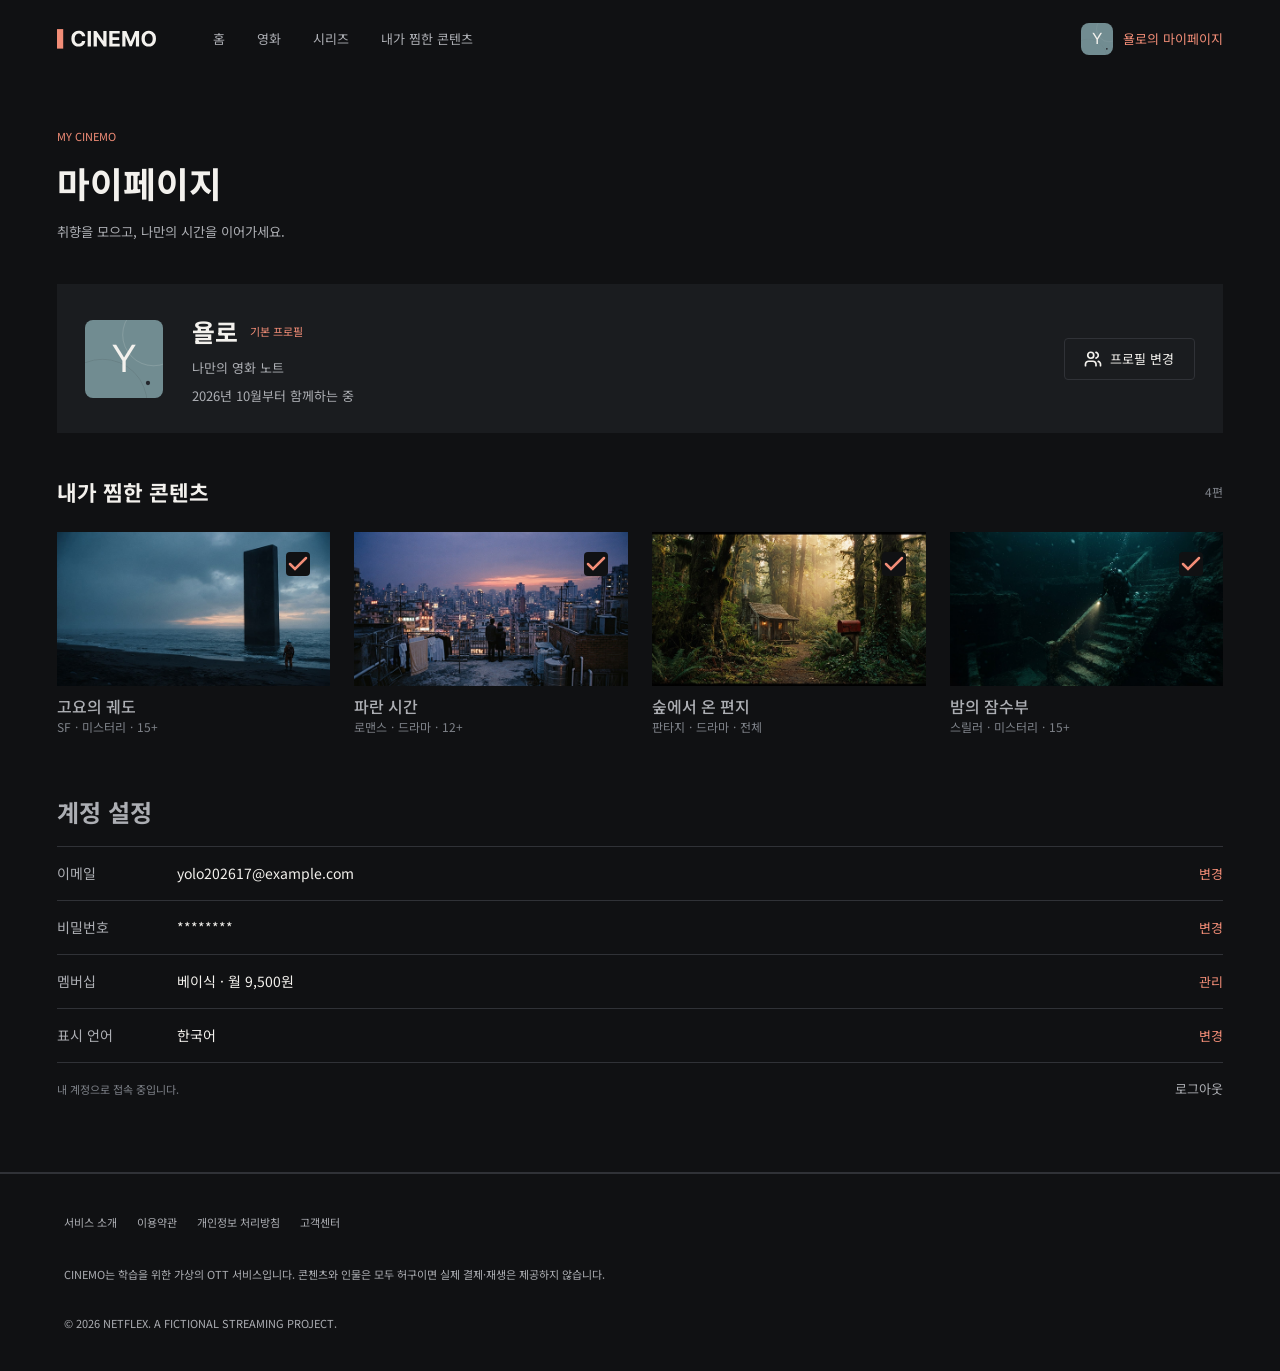
==== commit 1268f6d8: "마이페이지 계정설정 4" ====
--- a/mypage.html
+++ b/mypage.html
@@ -114,7 +114,7 @@
           <li class="quiet-orbit">
             <div class="checkmark-background">
               <img
-                src="./assets/images/Image quiet-orbit.png"
+                src="./assets/images/Image-quiet-orbit.png"
                 class="image-quiet-orbit"
                 alt="고요의 궤도"
               />
@@ -146,7 +146,7 @@
           <li class="blue-hour">
             <div class="checkmark-background">
               <img
-                src="./assets/images/Image blue-hour.png"
+                src="./assets/images/Image-blue-hour.png"
                 class="image-blue-hour"
                 alt="파란 시간"
               />
@@ -176,7 +176,7 @@
           <li class="forest-letter">
             <div class="checkmark-background">
               <img
-                src="./assets/images/Image forest-letter.png"
+                src="./assets/images/Image-forest-letter.png"
                 class="image-forest-letter"
                 alt="숲에서 온 편지"
               />
@@ -206,7 +206,7 @@
           <li class="night-diver">
             <div class="checkmark-background">
               <img
-                src="./assets/images/Image night-diver.png"
+                src="./assets/images/Image-night-diver.png"
                 class="image-night-diver"
                 alt="밤의 잠수부"
               />
@@ -250,7 +250,9 @@
                   <span class="setting-label">이메일</span>
                   <span class="setting-value">yolo202617@example.com</span>
                 </div>
-                <button class="setting-action"><a href="#변경">변경</a></button>
+                <button class="setting-action">
+                  <a href="#이메일변경">변경</a>
+                </button>
               </div>
             </li>
             <li>
@@ -259,7 +261,9 @@
                   <span class="setting-label">비밀번호</span>
                   <span class="setting-value">********</span>
                 </div>
-                <button class="setting-action"><a href="#변경">변경</a></button>
+                <button class="setting-action">
+                  <a href="#비밀번호변경">변경</a>
+                </button>
               </div>
             </li>
             <li>
@@ -277,14 +281,16 @@
                   <span class="setting-label">표시 언어</span>
                   <span class="setting-value">한국어</span>
                 </div>
-                <button class="setting-action"><a href="#변경">변경</a></button>
+                <button class="setting-action">
+                  <a href="#언어변경">변경</a>
+                </button>
               </div>
             </li>
             <li>
               <div class="setting-status">
                 <span>내 계정으로 접속 중입니다.</span>
                 <button class="setting-status-action">
-                  <a href="로그아웃">로그아웃</a>
+                  <a href="#로그아웃">로그아웃</a>
                 </button>
               </div>
             </li>
@@ -293,7 +299,6 @@
       </section>
     </main>
 
-    <!-- 푸터 영역 -->
     <footer>
       <!-- 푸터 네비게이션 -->
       <ul class="footer-list">
--- a/styles/mypage.css
+++ b/styles/mypage.css
@@ -459,7 +459,6 @@
   align-items: stretch;
   width: 100%;
   max-width: 1440px;
-  padding: 0 64px 64px;
   margin: 0 auto;
 }
 
@@ -542,6 +541,7 @@
 .setting-value {
   flex: 1;
   font-size: 14px;
+  color: #f3f1ed;
 }
 
 /* 계정 설정 각 항목 버튼 */
@@ -584,11 +584,6 @@
   cursor: pointer;
 }
 
-/* 없는 속성 */
-.setting-staus {
-  color: #7e8289;
-}
-
 /* 로그아웃 */
 .setting-status-action {
   color: #acaeb3;
@@ -606,7 +601,7 @@
   margin: 0 auto;
   padding: 40px 64px;
 
-  box-sizing: border-box;
+  gap: 20px;
   border-top: 1px solid #303237;
   font-size: 11px;
 }
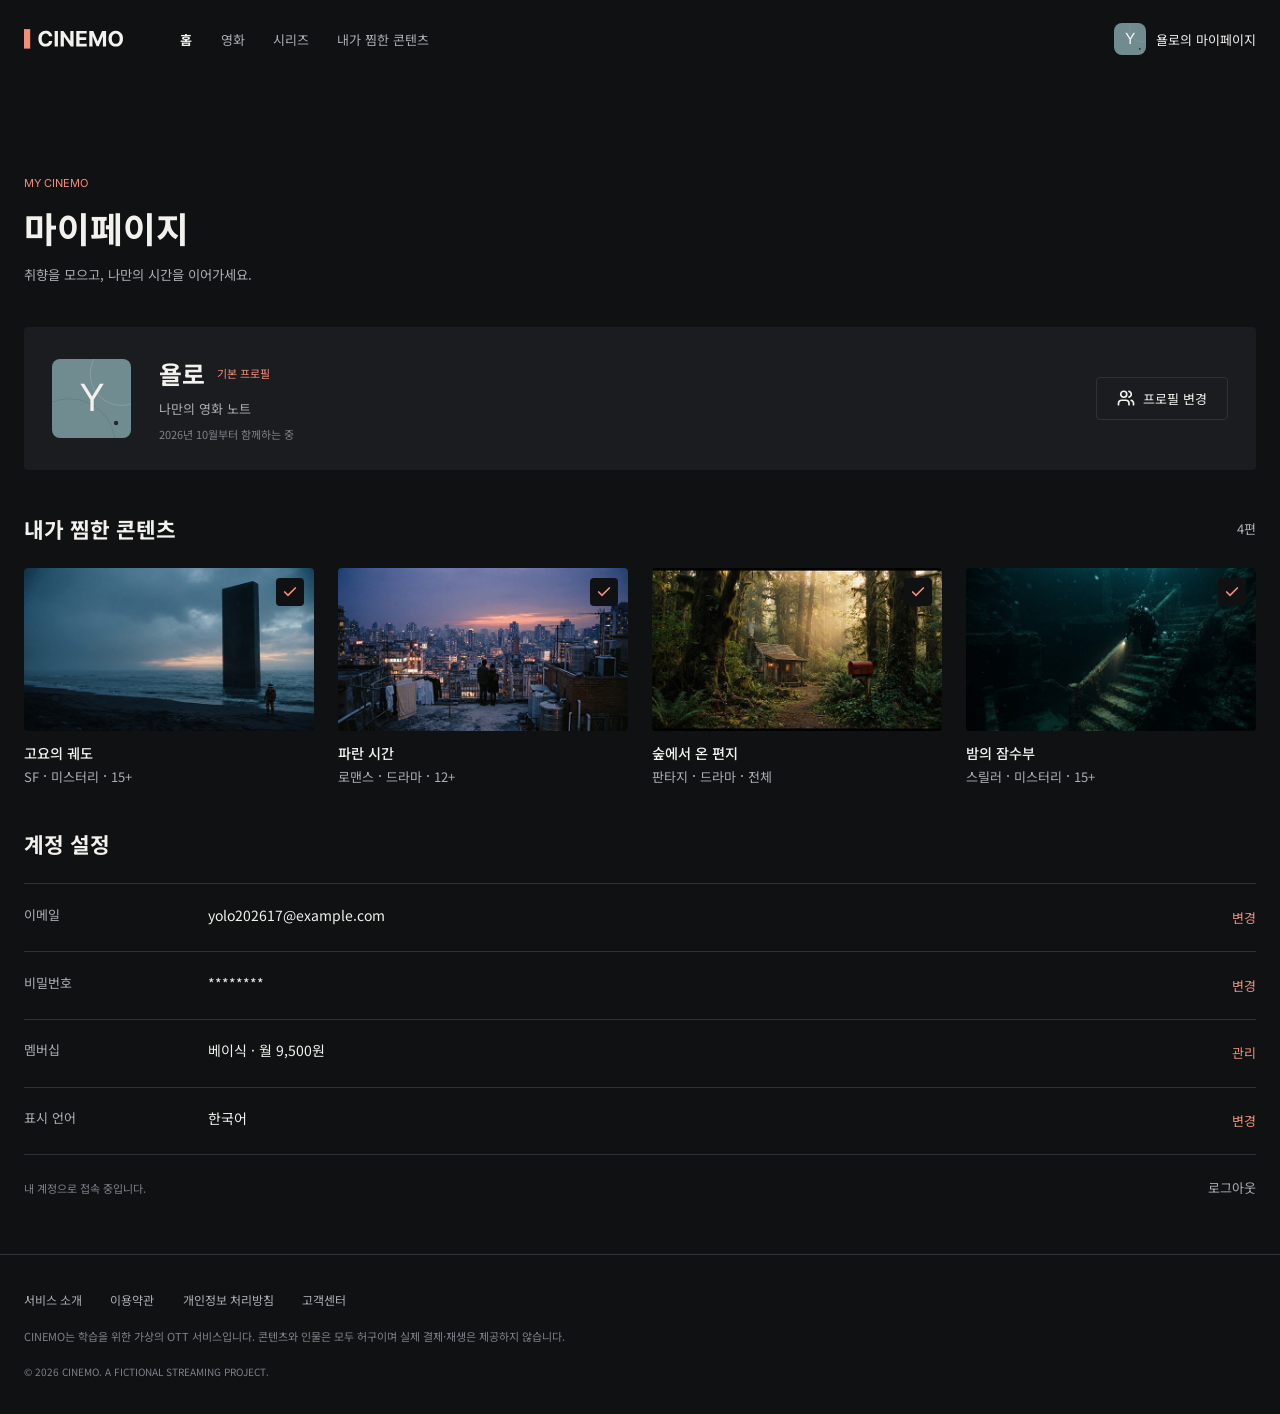
==== commit 2a4590ab: "코딩 완료" ====
--- a/mypage.html
+++ b/mypage.html
@@ -8,78 +8,72 @@
     <title>My Page</title>
   </head>
   <body>
-    <!-- 헤더 영역 -->
     <header class="header">
-      <!-- 홈 링크 -->
-      <h1>
-        <a href="./index.html" class="home-link">
-          <svg
-            viewBox="0 0 113 29"
-            fill="none"
-            xmlns="http://www.w3.org/2000/svg"
-          >
-            <g clip-path="url(#clip0_2_7727)">
-              <rect y="3.5" width="7" height="22" fill="#F28D77" />
-              <path
-                d="M31.9176 11.6562H28.1847C28.1165 11.1733 27.9773 10.7443 27.767 10.3693C27.5568 9.98864 27.2869 9.66477 26.9574 9.39773C26.6278 9.13068 26.2472 8.92614 25.8153 8.78409C25.3892 8.64205 24.9261 8.57102 24.4261 8.57102C23.5227 8.57102 22.7358 8.79545 22.0653 9.24432C21.3949 9.6875 20.875 10.3352 20.5057 11.1875C20.1364 12.0341 19.9517 13.0625 19.9517 14.2727C19.9517 15.517 20.1364 16.5625 20.5057 17.4091C20.8807 18.2557 21.4034 18.8949 22.0739 19.3267C22.7443 19.7585 23.5199 19.9744 24.4006 19.9744C24.8949 19.9744 25.3523 19.9091 25.7727 19.7784C26.1989 19.6477 26.5767 19.4574 26.9062 19.2074C27.2358 18.9517 27.5085 18.642 27.7244 18.2784C27.946 17.9148 28.0994 17.5 28.1847 17.0341L31.9176 17.0511C31.821 17.8523 31.5795 18.625 31.1932 19.3693C30.8125 20.108 30.2983 20.7699 29.6506 21.3551C29.0085 21.9347 28.2415 22.3949 27.3494 22.7358C26.4631 23.071 25.4602 23.2386 24.3409 23.2386C22.7841 23.2386 21.392 22.8864 20.1648 22.1818C18.9432 21.4773 17.9773 20.4574 17.267 19.1222C16.5625 17.7869 16.2102 16.1705 16.2102 14.2727C16.2102 12.3693 16.5682 10.75 17.2841 9.41477C18 8.07955 18.9716 7.0625 20.1989 6.36364C21.4261 5.65909 22.8068 5.30682 24.3409 5.30682C25.3523 5.30682 26.2898 5.44886 27.1534 5.73295C28.0227 6.01705 28.7926 6.43182 29.4631 6.97727C30.1335 7.51704 30.679 8.17898 31.0994 8.96307C31.5256 9.74716 31.7983 10.6449 31.9176 11.6562ZM38.2543 5.54545V23H34.5639V5.54545H38.2543ZM55.8899 5.54545V23H52.7024L45.1087 12.0142H44.9808V23H41.2905V5.54545H44.5291L52.0632 16.5227H52.2166V5.54545H55.8899ZM58.9389 23V5.54545H70.7003V8.58807H62.6293V12.7472H70.0952V15.7898H62.6293V19.9574H70.7344V23H58.9389ZM73.6342 5.54545H78.1854L82.9922 17.2727H83.1967L88.0035 5.54545H92.5547V23H88.9751V11.6392H88.8303L84.3132 22.9148H81.8757L77.3587 11.5966H77.2138V23H73.6342V5.54545ZM111.635 14.2727C111.635 16.1761 111.274 17.7955 110.553 19.1307C109.837 20.4659 108.859 21.4858 107.621 22.1903C106.388 22.8892 105.001 23.2386 103.462 23.2386C101.911 23.2386 100.518 22.8864 99.2855 22.1818C98.0526 21.4773 97.0781 20.4574 96.3622 19.1222C95.6463 17.7869 95.2884 16.1705 95.2884 14.2727C95.2884 12.3693 95.6463 10.75 96.3622 9.41477C97.0781 8.07955 98.0526 7.0625 99.2855 6.36364C100.518 5.65909 101.911 5.30682 103.462 5.30682C105.001 5.30682 106.388 5.65909 107.621 6.36364C108.859 7.0625 109.837 8.07955 110.553 9.41477C111.274 10.75 111.635 12.3693 111.635 14.2727ZM107.893 14.2727C107.893 13.0398 107.709 12 107.339 11.1534C106.976 10.3068 106.462 9.66477 105.797 9.22727C105.132 8.78977 104.354 8.57102 103.462 8.57102C102.57 8.57102 101.791 8.78977 101.126 9.22727C100.462 9.66477 99.9446 10.3068 99.5753 11.1534C99.2116 12 99.0298 13.0398 99.0298 14.2727C99.0298 15.5057 99.2116 16.5455 99.5753 17.392C99.9446 18.2386 100.462 18.8807 101.126 19.3182C101.791 19.7557 102.57 19.9744 103.462 19.9744C104.354 19.9744 105.132 19.7557 105.797 19.3182C106.462 18.8807 106.976 18.2386 107.339 17.392C107.709 16.5455 107.893 15.5057 107.893 14.2727Z"
-                fill="#F3F1ED"
-              />
-            </g>
-            <defs>
-              <clipPath id="clip0_2_7727">
-                <rect width="113" height="29" fill="white" />
-              </clipPath>
-            </defs>
-          </svg>
+      <div class="header-container row-center">
+        <h1>
+          <span class="sr-only">Home link</span>
+          <a href="index.html" class="home-link">
+            <svg
+              viewBox="0 0 113 29"
+              fill="none"
+              xmlns="http://www.w3.org/2000/svg"
+            >
+              <g clip-path="url(#clip0_2_7727)">
+                <rect y="3.5" width="7" height="22" fill="#F28D77" />
+                <path
+                  d="M31.9176 11.6562H28.1847C28.1165 11.1733 27.9773 10.7443 27.767 10.3693C27.5568 9.98864 27.2869 9.66477 26.9574 9.39773C26.6278 9.13068 26.2472 8.92614 25.8153 8.78409C25.3892 8.64205 24.9261 8.57102 24.4261 8.57102C23.5227 8.57102 22.7358 8.79545 22.0653 9.24432C21.3949 9.6875 20.875 10.3352 20.5057 11.1875C20.1364 12.0341 19.9517 13.0625 19.9517 14.2727C19.9517 15.517 20.1364 16.5625 20.5057 17.4091C20.8807 18.2557 21.4034 18.8949 22.0739 19.3267C22.7443 19.7585 23.5199 19.9744 24.4006 19.9744C24.8949 19.9744 25.3523 19.9091 25.7727 19.7784C26.1989 19.6477 26.5767 19.4574 26.9062 19.2074C27.2358 18.9517 27.5085 18.642 27.7244 18.2784C27.946 17.9148 28.0994 17.5 28.1847 17.0341L31.9176 17.0511C31.821 17.8523 31.5795 18.625 31.1932 19.3693C30.8125 20.108 30.2983 20.7699 29.6506 21.3551C29.0085 21.9347 28.2415 22.3949 27.3494 22.7358C26.4631 23.071 25.4602 23.2386 24.3409 23.2386C22.7841 23.2386 21.392 22.8864 20.1648 22.1818C18.9432 21.4773 17.9773 20.4574 17.267 19.1222C16.5625 17.7869 16.2102 16.1705 16.2102 14.2727C16.2102 12.3693 16.5682 10.75 17.2841 9.41477C18 8.07955 18.9716 7.0625 20.1989 6.36364C21.4261 5.65909 22.8068 5.30682 24.3409 5.30682C25.3523 5.30682 26.2898 5.44886 27.1534 5.73295C28.0227 6.01705 28.7926 6.43182 29.4631 6.97727C30.1335 7.51704 30.679 8.17898 31.0994 8.96307C31.5256 9.74716 31.7983 10.6449 31.9176 11.6562ZM38.2543 5.54545V23H34.5639V5.54545H38.2543ZM55.8899 5.54545V23H52.7024L45.1087 12.0142H44.9808V23H41.2905V5.54545H44.5291L52.0632 16.5227H52.2166V5.54545H55.8899ZM58.9389 23V5.54545H70.7003V8.58807H62.6293V12.7472H70.0952V15.7898H62.6293V19.9574H70.7344V23H58.9389ZM73.6342 5.54545H78.1854L82.9922 17.2727H83.1967L88.0035 5.54545H92.5547V23H88.9751V11.6392H88.8303L84.3132 22.9148H81.8757L77.3587 11.5966H77.2138V23H73.6342V5.54545ZM111.635 14.2727C111.635 16.1761 111.274 17.7955 110.553 19.1307C109.837 20.4659 108.859 21.4858 107.621 22.1903C106.388 22.8892 105.001 23.2386 103.462 23.2386C101.911 23.2386 100.518 22.8864 99.2855 22.1818C98.0526 21.4773 97.0781 20.4574 96.3622 19.1222C95.6463 17.7869 95.2884 16.1705 95.2884 14.2727C95.2884 12.3693 95.6463 10.75 96.3622 9.41477C97.0781 8.07955 98.0526 7.0625 99.2855 6.36364C100.518 5.65909 101.911 5.30682 103.462 5.30682C105.001 5.30682 106.388 5.65909 107.621 6.36364C108.859 7.0625 109.837 8.07955 110.553 9.41477C111.274 10.75 111.635 12.3693 111.635 14.2727ZM107.893 14.2727C107.893 13.0398 107.709 12 107.339 11.1534C106.976 10.3068 106.462 9.66477 105.797 9.22727C105.132 8.78977 104.354 8.57102 103.462 8.57102C102.57 8.57102 101.791 8.78977 101.126 9.22727C100.462 9.66477 99.9446 10.3068 99.5753 11.1534C99.2116 12 99.0298 13.0398 99.0298 14.2727C99.0298 15.5057 99.2116 16.5455 99.5753 17.392C99.9446 18.2386 100.462 18.8807 101.126 19.3182C101.791 19.7557 102.57 19.9744 103.462 19.9744C104.354 19.9744 105.132 19.7557 105.797 19.3182C106.462 18.8807 106.976 18.2386 107.339 17.392C107.709 16.5455 107.893 15.5057 107.893 14.2727Z"
+                  fill="#F3F1ED"
+                />
+              </g>
+              <defs>
+                <clipPath id="clip0_2_7727">
+                  <rect width="113" height="29" fill="white" />
+                </clipPath>
+              </defs>
+            </svg>
+          </a>
+        </h1>
+
+        <nav class="header-nav">
+          <ul class="header-nav-list">
+            <li><a href="index.html" class="header-nav-item">홈</a></li>
+            <li><a href="#film" class="header-nav-item">영화</a></li>
+            <li><a href="#series" class="header-nav-item">시리즈</a></li>
+            <li>
+              <a href="#like" class="header-nav-item">내가 찜한 콘텐츠</a>
+            </li>
+          </ul>
+        </nav>
+
+        <a href="mypage.html" class="my-page-link">
+          <div>Y</div>
+          <span>욜로의 마이페이지</span>
         </a>
-      </h1>
-
-      <!-- 헤더 네비게이션 -->
-      <nav class="header-menu">
-        <ul>
-          <li><a href="./index.html">홈</a></li>
-          <li><a href="#movies">영화</a></li>
-          <li><a href="#series">시리즈</a></li>
-          <li><a href="#like">내가 찜한 콘텐츠</a></li>
-        </ul>
-      </nav>
-
-      <!-- 마이페이지 링크 -->
-      <a href="./mypage.html" class="header-profile">
-        <p class="profile-circle">Y</p>
-        <p>욜로의 마이페이지</p>
-      </a>
+      </div>
     </header>
 
-    <!-- 메인 영역 -->
     <main class="main">
-      <!-- 마이페이지 섹션 -->
-      <section>
-        <!-- 마이페이지 타이틀 -->
-        <div class="mypage-title">
+      <section class="account-info row-center">
+        <div class="info-title">
           <p>MY CINEMO</p>
           <h2>마이페이지</h2>
           <p>취향을 모으고, 나만의 시간을 이어가세요.</p>
         </div>
 
-        <!-- 프로필 박스 -->
-        <article class="profile-box">
-          <!-- 프로필 아이콘 -->
-          <p class="profile-circle-second">Y</p>
-
-          <!-- 프로필 정보 -->
-          <div class="profile-text">
-            <div class="profile-name">
+        <article class="info-box">
+          <p class="info-icon">Y</p>
+
+          <div class="info-detail">
+            <div class="info-detail-name">
               <p>욜로</p>
               <p>기본 프로필</p>
             </div>
-            <p class="profile-movie-note">나만의 영화 노트</p>
-            <span class="status-pc">2026년 10월부터 함께하는 중</span>
+            <span>나만의 영화 노트</span>
+            <span class="info-status-pc">2026년 10월부터 함께하는 중</span>
           </div>
 
-          <!-- 프로필 변경 버튼 -->
           <div class="profile-change-container">
-            <span class="status-mobile">2026. 10 가입</span>
+            <span class="info-status-mobile">2026. 10 가입</span>
             <a href="./profile.html" class="profile-change">
               <svg
                 width="18"
@@ -101,217 +95,203 @@
         </article>
       </section>
 
-      <!-- 내가 찜한 컨텐츠 섹션 -->
-      <section class="like-content">
-        <!-- 내가 찜한 컨텐츠 타이틀 -->
+      <section class="like-content row-center">
         <div class="like-content-title">
-          <h2>내가 찜한 콘텐츠</h2>
+          <h3>내가 찜한 콘텐츠</h3>
           <p>4편</p>
         </div>
 
-        <!-- 컨텐츠 목록 -->
-        <ul class="like-content-movie">
-          <li class="quiet-orbit">
-            <div class="checkmark-background">
-              <img
-                src="./assets/images/Image-quiet-orbit.png"
-                class="image-quiet-orbit"
-                alt="고요의 궤도"
-              />
-              <div>
-                <svg
-                  class="checkmark"
-                  width="16"
-                  height="16"
-                  viewBox="0 0 16 16"
-                  fill="none"
-                  xmlns="http://www.w3.org/2000/svg"
-                >
-                  <path
-                    d="M13.3328 4L6.00021 11.3328L2.66721 7.99971"
-                    stroke-width="1.7"
-                    stroke-linecap="round"
-                    stroke="#F28D77"
-                  />
-                </svg>
-              </div>
-            </div>
-            <h3>고요의 궤도</h3>
-            <div class="quiet-orbit-discription">
-              <p class="discription-point">SF</p>
-              <p class="discription-point">미스터리</p>
-              <p>15+</p>
-            </div>
-          </li>
-          <li class="blue-hour">
-            <div class="checkmark-background">
-              <img
-                src="./assets/images/Image-blue-hour.png"
-                class="image-blue-hour"
-                alt="파란 시간"
-              />
-              <svg
-                class="checkmark"
-                width="16"
-                height="16"
-                viewBox="0 0 16 16"
-                fill="none"
-                xmlns="http://www.w3.org/2000/svg"
-              >
-                <path
-                  d="M13.3328 4L6.00021 11.3328L2.66721 7.99971"
-                  stroke-width="1.7"
-                  stroke-linecap="round"
-                  stroke="#F28D77"
-                />
-              </svg>
-            </div>
-            <h3>파란 시간</h3>
-            <div class="blue-hour-discription">
-              <p class="discription-point">로맨스</p>
-              <p class="discription-point">드라마</p>
-              <p>12+</p>
-            </div>
-          </li>
-          <li class="forest-letter">
-            <div class="checkmark-background">
-              <img
-                src="./assets/images/Image-forest-letter.png"
-                class="image-forest-letter"
-                alt="숲에서 온 편지"
-              />
-              <svg
-                class="checkmark"
-                width="16"
-                height="16"
-                viewBox="0 0 16 16"
-                fill="none"
-                xmlns="http://www.w3.org/2000/svg"
-              >
-                <path
-                  d="M13.3328 4L6.00021 11.3328L2.66721 7.99971"
-                  stroke-width="1.7"
-                  stroke-linecap="round"
-                  stroke="#F28D77"
-                />
-              </svg>
-            </div>
-            <h3>숲에서 온 편지</h3>
-            <div class="forest-letter-discription">
-              <p class="discription-point">판타지</p>
-              <p class="discription-point">드라마</p>
-              <p>전체</p>
-            </div>
-          </li>
-          <li class="night-diver">
-            <div class="checkmark-background">
-              <img
-                src="./assets/images/Image-night-diver.png"
-                class="image-night-diver"
-                alt="밤의 잠수부"
-              />
-              <svg
-                class="checkmark"
-                width="16"
-                height="16"
-                viewBox="0 0 16 16"
-                fill="none"
-                xmlns="http://www.w3.org/2000/svg"
-              >
-                <path
-                  d="M13.3328 4L6.00021 11.3328L2.66721 7.99971"
-                  stroke-width="1.7"
-                  stroke-linecap="round"
-                  stroke="#F28D77"
-                />
-              </svg>
-            </div>
-            <h3>밤의 잠수부</h3>
-            <div class="night-diver-discription">
-              <p class="discription-point">스릴러</p>
-              <p class="discription-point">미스터리</p>
-              <p>15+</p>
-            </div>
+        <ul class="like-content-list">
+          <li>
+            <a href="#quiet-orbit">
+              <div class="img-box">
+                <img
+                  src="./assets/images/Image-quiet-orbit.png"
+                  alt="고요의 궤도"
+                />
+                <div>
+                  <svg
+                    width="16"
+                    height="16"
+                    viewBox="0 0 16 16"
+                    fill="none"
+                    xmlns="http://www.w3.org/2000/svg"
+                  >
+                    <path
+                      d="M13.3328 4L6.00021 11.3328L2.66721 7.99971"
+                      stroke-width="1.7"
+                      stroke-linecap="round"
+                      stroke="#F28D77"
+                    />
+                  </svg>
+                </div>
+              </div>
+              <h4>고요의 궤도</h4>
+              <div class="content-description">
+                <span>SF</span>
+                <span>미스터리</span>
+                <span>15+</span>
+              </div>
+            </a>
+          </li>
+          <li>
+            <a href="#blue-hour">
+              <div class="img-box">
+                <img
+                  src="./assets/images/Image-blue-hour.png"
+                  alt="파란 시간"
+                />
+                <div>
+                  <svg
+                    width="16"
+                    height="16"
+                    viewBox="0 0 16 16"
+                    fill="none"
+                    xmlns="http://www.w3.org/2000/svg"
+                  >
+                    <path
+                      d="M13.3328 4L6.00021 11.3328L2.66721 7.99971"
+                      stroke-width="1.7"
+                      stroke-linecap="round"
+                      stroke="#F28D77"
+                    />
+                  </svg>
+                </div>
+              </div>
+              <h4>파란 시간</h4>
+              <div class="content-description">
+                <span>로맨스</span>
+                <span>드라마</span>
+                <span>12+</span>
+              </div>
+            </a>
+          </li>
+          <li>
+            <a href="#forest-letter">
+              <div class="img-box">
+                <img
+                  src="./assets/images/Image-forest-letter.png"
+                  alt="숲에서 온 편지"
+                />
+                <div>
+                  <svg
+                    width="16"
+                    height="16"
+                    viewBox="0 0 16 16"
+                    fill="none"
+                    xmlns="http://www.w3.org/2000/svg"
+                  >
+                    <path
+                      d="M13.3328 4L6.00021 11.3328L2.66721 7.99971"
+                      stroke-width="1.7"
+                      stroke-linecap="round"
+                      stroke="#F28D77"
+                    />
+                  </svg>
+                </div>
+              </div>
+              <h4>숲에서 온 편지</h4>
+              <div class="content-description">
+                <span>판타지</span>
+                <span>드라마</span>
+                <span>전체</span>
+              </div>
+            </a>
+          </li>
+          <li>
+            <a href="#night-diver">
+              <div class="img-box">
+                <img
+                  src="./assets/images/Image-night-diver.png"
+                  alt="밤의 잠수부"
+                />
+                <div>
+                  <svg
+                    width="16"
+                    height="16"
+                    viewBox="0 0 16 16"
+                    fill="none"
+                    xmlns="http://www.w3.org/2000/svg"
+                  >
+                    <path
+                      d="M13.3328 4L6.00021 11.3328L2.66721 7.99971"
+                      stroke-width="1.7"
+                      stroke-linecap="round"
+                      stroke="#F28D77"
+                    />
+                  </svg>
+                </div>
+              </div>
+              <h4>밤의 잠수부</h4>
+              <div class="content-description">
+                <span>스릴러</span>
+                <span>미스터리</span>
+                <span>15+</span>
+              </div>
+            </a>
           </li>
         </ul>
       </section>
 
-      <!--계정 설정 섹션 -->
-      <section class="account-settings">
-        <!-- 계정 설정 타이틀 -->
-        <h2 class="section-heading">계정 설정</h2>
-
-        <!-- 계정 설정 목록 -->
-        <div class="account-setting-row">
-          <ul>
-            <li>
-              <div class="email">
-                <div class="setting-details">
-                  <span class="setting-label">이메일</span>
-                  <span class="setting-value">yolo202617@example.com</span>
-                </div>
-                <button class="setting-action">
-                  <a href="#이메일변경">변경</a>
-                </button>
-              </div>
-            </li>
-            <li>
-              <div class="password">
-                <div class="setting-details">
-                  <span class="setting-label">비밀번호</span>
-                  <span class="setting-value">********</span>
-                </div>
-                <button class="setting-action">
-                  <a href="#비밀번호변경">변경</a>
-                </button>
-              </div>
-            </li>
-            <li>
-              <div class="membership">
-                <div class="setting-details">
-                  <span class="setting-label">멤버십</span>
-                  <span class="setting-value">베이식 · 월 9,500원</span>
-                </div>
-                <button class="setting-action"><a href="#관리">관리</a></button>
-              </div>
-            </li>
-            <li>
-              <div class="lang">
-                <div class="setting-details">
-                  <span class="setting-label">표시 언어</span>
-                  <span class="setting-value">한국어</span>
-                </div>
-                <button class="setting-action">
-                  <a href="#언어변경">변경</a>
-                </button>
-              </div>
-            </li>
-            <li>
-              <div class="setting-status">
-                <span>내 계정으로 접속 중입니다.</span>
-                <button class="setting-status-action">
-                  <a href="#로그아웃">로그아웃</a>
-                </button>
-              </div>
-            </li>
-          </ul>
+      <section class="account-setting row-center">
+        <h3>계정 설정</h3>
+
+        <ul class="account-setting-list">
+          <li>
+            <div class="setting-detail">
+              <p class="setting-label">이메일</p>
+              <p class="setting-value">yolo202617@example.com</p>
+            </div>
+            <a href="#change-email">변경</a>
+          </li>
+          <li>
+            <div class="setting-detail">
+              <p class="setting-label">비밀번호</p>
+              <p class="setting-value">********</p>
+            </div>
+            <a href="#change-PW">변경</a>
+          </li>
+          <li>
+            <div class="setting-detail">
+              <p class="setting-label">멤버십</p>
+              <p class="setting-value">베이식 · 월 9,500원</p>
+            </div>
+            <a href="#management">관리</a>
+          </li>
+          <li>
+            <div class="setting-detail">
+              <p class="setting-label">표시 언어</p>
+              <p class="setting-value">한국어</p>
+            </div>
+            <a href="#change-lang">변경</a>
+          </li>
+        </ul>
+
+        <div class="setting-status">
+          <span>내 계정으로 접속 중입니다.</span>
+          <a href="#로그아웃">로그아웃</a>
         </div>
       </section>
     </main>
 
-    <footer>
-      <!-- 푸터 네비게이션 -->
-      <ul class="footer-list">
-        <li><a href="#서비스 소개">서비스 소개</a></li>
-        <li><a href="#이용약관">이용약관</a></li>
-        <li><a href="#개인정보 처리방침">개인정보 처리방침</a></li>
-        <li><a href="#고객센터">고객센터</a></li>
-      </ul>
-      <p>
-        CINEMO는 학습을 위한 가상의 OTT 서비스입니다. 콘첸츠와 인물은 모두
-        허구이면 실제 결제·재생은 제공하지 않습니다.
-      </p>
-      <span>&copy; 2026 NETFLEX. A FICTIONAL STREAMING PROJECT.</span>
+    <footer class="footer">
+      <div class="footer-container row-center">
+        <nav>
+          <ul class="footer-nav-list">
+            <li><a href="#서비스-소개">서비스 소개</a></li>
+            <li><a href="#이용약관">이용약관</a></li>
+            <li><a href="#개인정보-처리방침">개인정보 처리방침</a></li>
+            <li><a href="#고객센터">고객센터</a></li>
+          </ul>
+        </nav>
+        <p class="footer-notice">
+          CINEMO는 학습을 위한 가상의 OTT 서비스입니다. 콘텐츠와 인물은 모두
+          허구이며 실제 결제·재생은 제공하지 않습니다.
+        </p>
+        <span class="copyright"
+          >&copy; 2026 CINEMO. A FICTIONAL STREAMING PROJECT.</span
+        >
+      </div>
     </footer>
   </body>
 </html>
--- a/styles/mypage.css
+++ b/styles/mypage.css
@@ -12,40 +12,87 @@
   --color-border: #303237;
 
   --transition-text-color: color 200ms ease-in-out;
-}
-
+  --transition-transform: transform 200ms ease-in-out;
+
+  --side-padding-16-24: clamp(16px, 4.44vw, 24px);
+}
+
+/* 기본 스타일 */
 body {
-  max-width: 1440px;
-  min-width: 320px;
+  background-color: var(--color-background, #101113);
+  font:
+    clamp(13px, 0.97vw, 14px) "Noto Sans KR",
+    sans-serif;
+  color: var(--color-secondary, #acaeb3);
+}
+
+/* 오직 스크린리더에서만 */
+.sr-only {
+  position: absolute;
+  width: 1px;
+  height: 1px;
+  padding: 0;
+  margin: -1px;
+  overflow: hidden;
+  clip: rect(0, 0, 0, 0);
+  clip-path: inset(50%);
+  white-space: nowrap;
+  border: 0;
+}
+
+/* 중앙 배치 */
+.row-center {
+  max-width: 1312px;
+  padding: 0 var(--side-padding-16-24);
   margin: 0 auto;
+}
+
+/* 스크롤 바(body는 브라우저 오른쪽, .collection-list는 컬렉션 목록) */
+body::-webkit-scrollbar {
+  width: 5px;
+}
+
+.collection-list::-webkit-scrollbar {
+  height: 3px;
+}
+
+body::-webkit-scrollbar-track,
+.collection-list::-webkit-scrollbar-track {
+  background: #232529;
+}
+
+body::-webkit-scrollbar-thumb,
+.collection-list::-webkit-scrollbar-thumb {
+  background: #7e8289;
+}
+
+body::-webkit-scrollbar-button,
+.collection-list::-webkit-scrollbar-button {
+  display: none;
+}
+
+/* ============================== */
+
+/* Header */
+.header {
+  position: fixed; /* 요소를 뷰포트 기준으로 고정 */
+  top: 0; /* 요소를 뷰포트 기준 상단에 고정 */
+  z-index: 10; /* z-index 값이 10보다 적은 요소들 위에 배치 */
+
+  width: 100%;
   background-color: var(--color-background, #101113);
-
-  font-family: "Noto Sans KR", sans-serif;
-  font-size: clamp(13px, 0.97vw, 14px);
-  color: var(--color-secondary, #acaeb3);
-}
-
-/* ============================== */
-
-/* 헤더 */
-.header {
-  position: fixed;
-  top: 0;
-  z-index: 10;
-
-  display: flex;
-  align-items: center;
-  gap: 56px;
-
-  width: 100vw;
-  max-width: 1440px;
-  height: clamp(72px, 6.11vw, 88px);
-  padding: 0 clamp(24px, 4.44vw, 64px);
-
-  background-color: var(--color-background, #101113);
-}
-
-/* 홈 링크 */
+}
+
+/* Header container */
+.header-container {
+  display: flex;
+  align-items: center;
+  justify-content: space-between;
+
+  height: clamp(72px, 6.11vw, 88px); /* clamp(최소값, 선호값, 최대값) */
+}
+
+/* Home link */
 .home-link {
   display: block;
 }
@@ -55,198 +102,184 @@
   height: clamp(23px, 2.01vw, 29px);
 }
 
-/* 네비게이션 */
-.header-menu {
-  flex: 1;
-}
-
-/* 네비게이션 목록 */
-.header-menu ul {
-  display: flex;
-  gap: 32px;
-}
-
-/* 네비게이션 목록 항목 */
-.header-menu li a {
-  transition: color 200ms ease-in-out;
-}
-
-/* 네비게이션 메뉴 항목 hover */
-.header-menu li a:hover {
-  color: var(--color-accent, #f28d77);
-}
-
-/* 마이페이지 링크 */
-.header-profile {
-  display: flex;
-  align-items: center;
-  gap: 10px;
-}
-
-/* 마이페이지 링크 아이콘 */
-.profile-circle {
+/* My page link - icon */
+.my-page-link div {
   width: 32px;
   height: 32px;
   border-radius: 8px;
   background: url("../assets/images/Avatar-y.svg") center / cover;
 
-  font-family: "Inter", sans-serif;
-  font-size: 15.36px;
-  text-align: center;
-  line-height: 32px;
-  color: var(--color-text, #f3f1ed);
-}
-
-/* 마이페이지 링크 텍스트 */
-.header-profile p:last-child {
+  font:
+    15.36px/32px "Inter",
+    sans-serif;
+  text-align: center; /* 텍스트를 중앙정렬 */
+  color: var(--color-text, #f3f1ed);
+}
+
+/* My page link - text */
+.my-page-link span {
+  display: none;
+}
+
+/* Navigation */
+.header-nav {
+  position: absolute; /* 가장 가까운 조상 요소 중 position 속성이 static이 아닌 요소(헤더)가 기준 */
+  top: 100%; /* 기준 요소의 위에서부터 밑으로 100% 즉, 기준 요소의 높이만큼 밑으로 밀어냄 */
+  left: 0; /* 기준 요소의 기준점으로부터의 왼쪽 너비를 0으로 즉, 왼쪽으로 딱 붙이기 */
+
+  width: 100%;
+  padding: 0px var(--side-padding-16-24);
+  border-bottom: 1px solid var(--color-border, #303237);
+  background-color: var(--color-background, #101113);
+  box-sizing: border-box;
+}
+
+/* Navigation - List */
+.header-nav-list {
+  display: flex;
+  align-items: center;
+  gap: clamp(24px, 2.22vw, 32px);
+
+  height: 48px;
+}
+
+/* Navigation - item */
+.header-nav-item {
+  transition: var(--transition-text-color); /* 애니메이션 설정 */
+}
+
+.header-nav-item:focus-visible {
   color: var(--color-accent, #f28d77);
 }
 
-.header-profile:hover p:last-child {
-  text-decoration: underline;
-}
-
-@media (max-width: 768px) {
-  /* 헤더 영역 */
-  .header {
-    position: relative;
-    justify-content: space-between;
-  }
-
-  /* 네비게이션 */
-  .header-menu {
-    position: absolute;
-    top: 100%;
-    left: 0;
-
-    width: 100%;
-    padding: 0 clamp(24px, 4.44vw, 64px);
-    border-bottom: 1px solid var(--color-border);
-    background-color: var(--color-background, #101113);
-    box-sizing: border-box;
-  }
-
-  /* 네비게이션 항목 */
-  .header-menu li {
-    line-height: 48px;
-  }
-
-  /* 마이페이지 링크 텍스트 */
-  .header-profile p:last-child {
-    display: none;
-  }
-}
-
-/* ============================== */
-
-/* 메인 */
+.header-nav-list li:first-child a {
+  font-weight: bold;
+  color: var(--color-text, #f3f1ed);
+}
+
+.header-nav-list li:first-child a:focus-visible {
+  color: var(--color-accent, #f28d77);
+}
+
+/* ============================== */
+
+/* Main */
 .main {
   display: flex;
   flex-direction: column;
   gap: clamp(36px, 3.33vw, 48px);
 
-  margin-top: clamp(72px, 6.11vw, 88px);
-  padding: clamp(36px, 3.89vw, 56px) clamp(24px, 4.44vw, 64px)
-    clamp(40px, 4.44vw, 64px);
+  padding-top: clamp(72px, 6.11vw, 88px);
   border-bottom: 1px solid var(--color-border, #303237);
 }
 
 /* ============================== */
 
-/* 마이 페이지 타이틀 컨테이너 */
-.mypage-title {
+/* Account info */
+.account-info {
+  width: 100%;
+  padding-top: clamp(36px, 3.89vw, 56px);
+  margin-top: 48px;
+}
+
+/* Account info title */
+.info-title {
   display: flex;
   flex-direction: column;
   gap: 12px;
 
-  padding-bottom: clamp(36px, 3.33vw, 48px);
-}
-
-/* 마이 페이지 타이틀 큰 제목 */
-.mypage-title h2 {
+  margin-bottom: clamp(36px, 3.33vw, 48px);
+}
+
+.info-title p:first-child {
+  font-family: "Inter", sans-serif;
+  font-size: 11px;
+  color: var(--color-accent, #f28d77);
+}
+
+.info-title h2 {
   font-size: clamp(30px, 2.78vw, 40px);
   font-weight: bold;
   color: var(--color-text, #f3f1ed);
 }
 
-/* 마이 페이지 타이틀 영어 */
-.mypage-title p:first-child {
-  color: var(--color-accent, #f28d77);
-  font-size: 11px;
-}
-
-/* 마이 페이지 타이틀 부제목 */
-.mypage-title p:last-child {
+.info-title p:last-child {
   font-size: clamp(13px, 1.04vw, 15px);
 }
 
-/* ============================== */
-
-/* 프로필 박스 컨테이너 */
-.profile-box {
-  display: flex;
-  align-items: center;
+/* Account info box */
+.info-box {
+  display: flex;
+  align-items: center;
+  flex-wrap: wrap;
   gap: clamp(24px, 2.22vw, 32px);
 
   padding: clamp(24px, 2.22vw, 32px);
+  border-radius: 4px;
   background-color: var(--color-surface, #1a1c1f);
 }
 
-/* 프로필 아이콘 */
-.profile-circle-second {
+/* Account info icon */
+.info-icon {
   width: clamp(64px, 6.11vw, 88px);
   height: clamp(64px, 6.11vw, 88px);
   border-radius: 8px;
-  box-sizing: border-box;
   background: url("../assets/images/Avatar-y.svg") center / cover;
 
   font-family: "Inter", sans-serif;
   font-size: clamp(30.72px, 2.93vw, 42.24px);
-  color: var(--color-text, #f3f1ed);
   text-align: center;
   line-height: clamp(64px, 6.11vw, 88px);
-}
-
-/* 프로필 정보 */
-.profile-text {
+  color: var(--color-text, #f3f1ed);
+}
+
+/* Info detail */
+.info-detail {
   display: flex;
   flex-direction: column;
   gap: 8px;
-
   flex: 1;
 }
 
-/* 프로필 정보 이름 박스 */
-.profile-name {
+.info-detail-name {
   display: flex;
   align-items: center;
   gap: 12px;
 }
 
-/* 프로필 정보 이름 */
-.profile-name p:first-child {
+.info-detail-name p:first-child {
   font-size: clamp(22px, 1.94vw, 28px);
   font-weight: bold;
   color: var(--color-text, #f3f1ed);
 }
 
-/* 프로필 정보 이름 강조 텍스트 */
-.profile-name p:last-child {
+.info-detail-name p:last-child {
   font-size: 11px;
   color: var(--color-accent, #f28d77);
 }
 
-/* 프로필 정보 "영화노트" */
-.profile-movie-note {
+.info-status-pc {
+  display: none;
+}
+
+.info-status-mobile {
+  font-size: 11px;
+  color: #7e8289;
+}
+
+.info-detail-name + span {
   font-size: 13px;
 }
 
-/* 프로필 정보 상세 가입일(모바일용) */
-.status-mobile {
-  display: none;
-}
-
-/* 프로필 변경 버튼 */
+/* Profile change container */
+.profile-change-container {
+  display: flex;
+  align-items: center;
+  justify-content: space-between;
+  width: 100%;
+}
+
+/* Profile change button */
 .profile-change {
   display: flex;
   align-items: center;
@@ -262,412 +295,404 @@
   transition: background-color 200ms ease-in-out;
 }
 
-.profile-change:hover {
-  background-color: #303237;
-}
-
-/* 프로필 변경 버튼 텍스트 */
+.profile-change:focus-visible {
+  background-color: var(--color-border, #303237);
+}
+
+.profile-change > svg {
+  display: none;
+}
+
+/* Profile change text */
 .profile-change p {
   color: var(--color-text, #f3f1ed);
 }
 
-/* 프로필 변경 버튼 아이콘 */
+/* Profile change icon */
 .profile-change svg {
   width: 18px;
   height: 18px;
 }
 
-@media (max-width: 500px) {
-  /* 프로필 박스 컨테이너 */
-  .profile-box {
-    flex-wrap: wrap;
-  }
-
-  /* 프로필 정보 상세 가입일(모바일용) */
-  .status-mobile {
-    display: inline;
-  }
-
-  /* 프로필 정보 상세 가입일(PC용) */
-  .status-pc {
-    display: none;
-  }
-
-  /* 프로필 변경 버튼 컨테이너 */
-  .profile-change-container {
-    display: flex;
-    align-items: center;
-    justify-content: space-between;
-    width: 100%;
-  }
-
-  /* 프로필 변경 아이콘 */
-  .profile-change svg {
-    display: none;
-  }
-}
-
-/* ============================== */
-
-/* 내가 찜한 컨텐츠 타이틀 컨테이너 */
+/* ============================== */
+
+/* Like content */
+.like-content {
+  width: 100%;
+}
+
+/* Like content title */
 .like-content-title {
   display: flex;
   align-items: center;
   justify-content: space-between;
-  padding-bottom: 24px;
-}
-
-/* 내가 찜한 컨텐츠 제목 */
-.like-content h2 {
+
+  margin-bottom: 24px;
+}
+
+.like-content-title h3 {
   font-size: clamp(20px, 1.67vw, 24px);
   font-weight: bold;
   color: var(--color-text, #f3f1ed);
 }
 
-/* 내가 찜한 컨텐츠 갯수 */
-.like-content p {
-  font-size: 12px;
-  color: #7e8289;
-}
-
-/* 컨텐츠 목록 */
-.like-content-movie {
+/* Like content list */
+.like-content-list {
   display: grid;
-  grid-template-columns: repeat(4, 1fr);
-  column-gap: 24px;
-}
-
-/* 컨텐츠 이미지 컨테이너 */
-.checkmark-background {
+  grid-template-columns: repeat(2, minmax(100px, 1fr));
+  grid-template-rows: repeat(2, 1fr);
+  gap: 24px;
+}
+
+/* Like content image */
+.img-box {
   position: relative;
+  border-radius: 4px;
   overflow: hidden;
-}
-
-/* 이미지 체크 표시 */
-.checkmark {
+
+  margin-bottom: 12px;
+}
+
+.img-box div {
   position: absolute;
   top: 10px;
   right: 10px;
-  z-index: 10;
-
-  width: 24px;
-  height: 24px;
+
+  display: flex;
+  align-items: center;
+  justify-content: center;
+
+  width: 28px;
+  height: 28px;
   border-radius: 4px;
-  margin-top: 10px;
-  margin-right: 10px;
-  margin-left: auto;
   background-color: var(--color-background, #101113);
 }
 
-/* 컨텐츠 설명 꾸밈 요소 */
-.discription-point::after {
-  content: "·";
+/* Like content image */
+.img-box img {
+  transition: var(--transition-transform);
+}
+
+.like-content-list a:focus-visible img {
+  transform: scale(1.05);
+}
+
+/* Like content text */
+.like-content-list h4 {
+  margin-bottom: 4px;
+
+  font-size: clamp(14px, 1.11vw, 16px);
+  font-weight: 500;
+  color: var(--color-text, #f3f1ed);
+
+  transition: var(--transition-text-color);
+}
+
+.like-content-list a:focus-visible h4 {
+  color: var(--color-accent, #f28d77);
+}
+
+.content-description {
+  display: flex;
+  gap: 12px;
+}
+
+.content-description span:not(:first-child) {
+  position: relative;
+}
+
+.content-description span:not(:first-child)::before {
+  position: absolute;
+  top: 50%;
+  right: calc(100% + 5px);
+  transform: translateY(-50%);
+
+  content: "";
   width: 2px;
   height: 2px;
   border-radius: 50%;
-  margin: 4px;
-}
-
-/* 컨텐츠 타이틀 */
-.like-content-movie h3 {
-  font-size: 16px;
-  font-weight: 500;
-  margin-top: 8px;
-  transition: color 200ms ease-in-out;
-}
-
-/* 컨텐츠 타이틀 부제목 컨테이너 */
-.night-diver-discription,
-.forest-letter-discription,
-.blue-hour-discription,
-.quiet-orbit-discription {
-  display: flex;
-  flex-direction: row;
-  color: #acaeb3;
-  font-size: 11px;
-}
-
-/* 컨텐츠 이미지 */
-.image-quiet-orbit,
-.image-blue-hour,
-.image-forest-letter,
-.image-night-diver {
-  transition: transform 0.3s ease;
-}
-
-.like-content-movie li:hover .image-quiet-orbit,
-.like-content-movie li:hover .image-blue-hour,
-.like-content-movie li:hover .image-forest-letter,
-.like-content-movie li:hover .image-night-diver {
-  transform: scale(1.05);
-}
-
-/* 컨텐츠 타이틀 */
-.like-content-movie li:hover h3 {
-  color: #f28d77;
-}
-
-::-webkit-scrollbar {
-  display: none;
-}
-
-/* 미디어 쿼리(스크린 디바이스 및 768px 이하) */
-@media screen and (max-width: 768px) {
-  /* 내가 찜한 컨텐츠 제목 */
-  .like-content h2 {
-    font-size: 20px;
-  }
-
-  /* 컨텐츠 목록 */
-  .like-content-movie {
-    grid-template-columns: repeat(2, minmax(0, 1fr));
-    column-gap: 16px;
-    row-gap: 24px;
-    width: 100%;
-  }
-
-  /* 컨텐츠 목록 항목 */
-  .like-content-movie li {
-    min-width: 0;
-  }
-
-  /* 컨텐츠 타이틀 */
-  .like-content-movie h3 {
-    font-size: 14px;
-  }
-
-  /* 컨텐츠 목록, 컨텐츠 이미지 컨테이너, 컨텐츠 이미지 */
-  .like-content-movie .checkmark-background,
-  .like-content-movie img {
-    width: 100%;
-  }
-
-  /* 컨텐츠 이미지 */
-  .like-content-movie img {
-    display: block;
-    height: auto;
-    object-fit: cover;
-  }
-}
-/* 모바일 미디어 쿼리 */
-
-/* 계정설정 섹션 */
-.account-settings {
+  background-color: var(--color-secondary, #acaeb3);
+}
+
+/* ============================== */
+
+/* Account setting */
+.account-setting {
   display: flex;
   flex-direction: column;
-  justify-content: flex-start;
-  align-items: stretch;
+  gap: clamp(16px, 4.44vw, 24px);
+
   width: 100%;
-  max-width: 1440px;
-  margin: 0 auto;
-}
-
-/* 계정 설정 타이틀 */
-.account-settings .section-heading {
-  display: flex;
-  flex-direction: row;
-  justify-content: flex-start;
-  align-items: center;
-  font-size: 24px;
+  padding-bottom: clamp(40px, 4.44vw, 64px);
+}
+
+/* Account setting title */
+.account-setting h3 {
+  font-size: clamp(20px, 1.67vw, 24px);
   font-weight: bold;
-}
-
-/* 계정 설정 목록 컨테이너 */
-.account-setting-row {
-  display: flex;
-  flex-direction: column;
-  justify-content: flex-start;
-  align-items: stretch;
-}
-
-/* 계정 설정 목록 */
-.account-setting-row ul {
-  display: flex;
-  flex-direction: column;
-  justify-content: flex-start;
-  align-items: stretch;
-  list-style: none;
-  padding: 0;
-  margin: 0;
-}
-
-/* 계정 설정 목록 항목 */
-.account-setting-row li {
-  display: flex;
-  flex-direction: column;
-  justify-content: center;
-  align-items: stretch;
-}
-
-/* 계정 설정 및 각 항목 컨테이너 */
-.section-heading,
-.email,
-.password,
-.membership,
-.lang,
+  color: var(--color-text, #f3f1ed);
+}
+
+/* Account setting item */
+.account-setting-list li {
+  position: relative;
+
+  display: flex;
+  align-items: center;
+  justify-content: space-between;
+
+  padding: clamp(20px, 1.67vw, 24px) 0px;
+}
+
+.account-setting-list li::before,
+.account-setting-list li:last-child::after {
+  position: absolute;
+  left: 0;
+
+  content: "";
+  width: 100%;
+  height: 1px;
+  background-color: var(--color-border, #303237);
+}
+
+.account-setting-list li::before {
+  top: 0;
+}
+
+.account-setting-list li:last-child::after {
+  top: 100%;
+}
+
+/* Setting label */
+.setting-label {
+  margin-bottom: 6px;
+}
+
+/* Setting value */
+.setting-value {
+  font-size: 14px;
+  color: var(--color-text, #f3f1ed);
+}
+
+/* Setting link */
+.setting-detail + a {
+  font-size: 13px;
+  color: var(--color-accent, #f28d77);
+}
+
+.setting-detail + a:focus-visible {
+  text-decoration: underline;
+}
+
+/* Setting status */
 .setting-status {
   display: flex;
-  flex-direction: row;
+  align-items: center;
   justify-content: space-between;
-  align-items: center;
-  padding: 16px 0;
-  gap: 16px;
-}
-
-/* 계정 설정 각 항목 내부 컨테이너 */
-.email,
-.password,
-.membership,
-.lang,
-.setting-status {
-  border-top: 1px solid #303237;
-}
-
-.setting-details {
-  display: flex;
-  flex-direction: row;
-  align-items: center;
-  flex: 1;
-}
-
-/* 계정 설정 각 항목 타이틀 */
-.setting-label {
-  flex: 0 0 120px;
-  color: #acaeb3;
-  font-size: 14px;
-}
-
-/* 계정 설정 각 항목 값 */
-.setting-value {
-  flex: 1;
-  font-size: 14px;
-  color: #f3f1ed;
-}
-
-/* 계정 설정 각 항목 버튼 */
-.setting-action {
-  flex-shrink: 0;
-  background-color: transparent;
-  border: none;
-  font-size: 13px;
-  cursor: pointer;
-  color: #f28d77;
-}
-
-/* 계정 상태 */
-.setting-status {
+}
+
+.setting-status span {
   font-size: 11px;
   color: #7e8289;
 }
 
-/* 로그아웃 */
-.setting-status-action {
+.setting-status a {
   font-size: 13px;
-  color: #acaeb3;
-}
-
-/* 계정 상태 및 로그아웃 내부 컨테이너 */
-.account-setting-row li:last-child div {
-  display: flex;
-  flex-direction: row;
-  justify-content: space-between;
-  align-items: center;
-  padding: 16px 0;
-}
-
-/* 로그아웃 */
-.account-setting-row li:last-child button {
-  align-self: center;
-  order: 2;
-  background-color: transparent;
-  border: none;
-  cursor: pointer;
-}
-
-/* 로그아웃 */
-.setting-status-action {
-  color: #acaeb3;
-}
-
-/* 푸터 */
-footer {
+  transition: var(--transition-text-color);
+}
+
+.setting-status a:focus-visible {
+  color: var(--color-text, #f3f1ed);
+}
+
+/* ============================== */
+
+/* Footer */
+.footer {
+  padding: clamp(32px, 2.78vw, 40px) 0;
+}
+
+/* Footer container */
+.footer-container {
   display: flex;
   flex-direction: column;
-  justify-content: flex-start;
-  align-items: stretch;
-
-  width: 100%;
-  max-width: 1440px;
-  margin: 0 auto;
-  padding: 40px 64px;
-
   gap: 20px;
-  border-top: 1px solid #303237;
+}
+
+/* Footer navigation list */
+.footer-nav-list {
+  display: flex;
+  gap: clamp(20px, 2.22vw, 32px);
+
+  font-size: 12px;
+}
+
+/* Footer navigation item */
+.footer-nav-list li a {
+  transition: var(--transition-text-color);
+}
+
+.footer-nav-list li a:focus-visible {
+  color: var(--color-accent, #f28d77);
+}
+
+/* Footer notice */
+.footer-notice {
   font-size: 11px;
-}
-
-/* 푸터 네비게이션 목록 */
-footer ul {
-  display: flex;
-  flex-flow: row wrap;
-  justify-content: flex-start;
-  align-items: center;
-  align-content: flex-start;
-  gap: 20px;
-  list-style: none;
-  padding: 0;
-  margin: 0 0 16px;
-}
-
-/* 푸터 네비게이션 목록 항목 */
-footer li {
-  display: flex;
-  flex-direction: row;
-  align-items: center;
-}
-
-/* 푸터 노티스 */
-footer p {
-  display: flex;
-  align-self: flex-start;
-  margin: 0 0 12px;
-  line-height: 1.5;
-}
-
-/* 계정 설정 버튼 및 푸터 네비게이션 */
-.footer-list a:hover,
-.setting-action a:hover,
-.setting-status-action a:hover {
-  text-decoration: underline;
-}
-
-@media screen and (max-width: 768px) {
-  .account-settings {
-    width: 100%;
-    max-width: 100%;
-    padding: 0 24px 40px;
-    box-sizing: border-box;
-  }
-
-  .setting-details {
+  color: #7e8289;
+  word-break: keep-all;
+}
+
+/* Copyright */
+.copyright {
+  font-size: 10px;
+  color: #7e8289;
+}
+
+/* ============================== */
+
+/* Hover가 가능한 기기들의 hover */
+@media (hover: hover) {
+  /* Header navigation, Footer navigation */
+  .header-nav-list li a:hover,
+  .footer-nav-list li a:hover {
+    color: var(--color-accent, #f28d77);
+  }
+
+  /* My page link - text */
+  .my-page-link:hover span {
+    color: var(--color-accent, #f28d77);
+  }
+
+  /* ============================== */
+
+  /* Profile change button */
+  .profile-change:hover {
+    background-color: var(--color-border, #303237);
+  }
+
+  /* ============================== */
+
+  /* Like content image */
+  .like-content-list a:hover img {
+    transform: scale(1.05);
+  }
+
+  /* Like content text */
+  .like-content-list a:hover h4 {
+    color: var(--color-accent, #f28d77);
+  }
+
+  /* ============================== */
+
+  /* Setting link */
+  .setting-detail + a:hover {
+    text-decoration: underline;
+  }
+
+  /* ============================== */
+
+  /* Setting status */
+  .setting-status a:hover {
+    color: var(--color-text, #f3f1ed);
+  }
+}
+
+/* ============================== */
+
+/* 미디어 쿼리 */
+
+@media (max-width: 350px) {
+  /* Footer navigation list */
+  .footer-nav-list {
+    display: flex;
     flex-direction: column;
-    align-items: flex-start;
-    gap: 6px;
-  }
-
+    align-items: center;
+    gap: clamp(20px, 2.22vw, 32px);
+
+    font-size: 12px;
+  }
+
+  /* Footer notice, Copyright */
+  .footer-notice,
+  .copyright {
+    text-align: center;
+  }
+}
+
+@media (min-width: 786px) {
+  /* Header container */
+  .header-container {
+    gap: 56px;
+  }
+
+  /* Navigation */
+  .header-nav {
+    position: static;
+    flex: 1; /* 남는 부분을 다 차지하겠다 */
+    padding: 0;
+    border: none;
+  }
+
+  /* My page link */
+  .my-page-link {
+    display: flex;
+    align-items: center;
+    gap: 10px;
+  }
+
+  /* My page link - text */
+  .my-page-link span {
+    display: inline;
+    color: var(--color-text, #f3f1ed);
+    transition: var(--transition-text-color);
+  }
+
+  .my-page-link:focus-visible span {
+    color: var(--color-accent, #f28d77);
+  }
+
+  /* ============================== */
+
+  /* Info detail */
+  .info-status-pc {
+    display: inline;
+    font-size: 11px;
+    color: #7e8289;
+  }
+
+  .info-status-mobile {
+    display: none;
+  }
+
+  /* Profile change container */
+  .profile-change-container {
+    width: auto;
+  }
+
+  /* Profile change button */
+  .profile-change > svg {
+    display: block;
+  }
+
+  /* ============================== */
+
+  /* Like content list */
+  .like-content-list {
+    display: flex;
+    gap: 24px;
+  }
+
+  /* ============================== */
+
+  /* Setting detail */
+  .setting-detail {
+    display: flex;
+    gap: 24px;
+  }
+
+  /* Setting label */
   .setting-label {
-    flex: initial;
-  }
-
-  .setting-value {
-    flex: initial;
-    overflow-wrap: anywhere;
-  }
-
-  .email,
-  .password,
-  .membership,
-  .lang {
-    gap: 12px;
-  }
-}
+    width: 12.5vw;
+  }
+}
